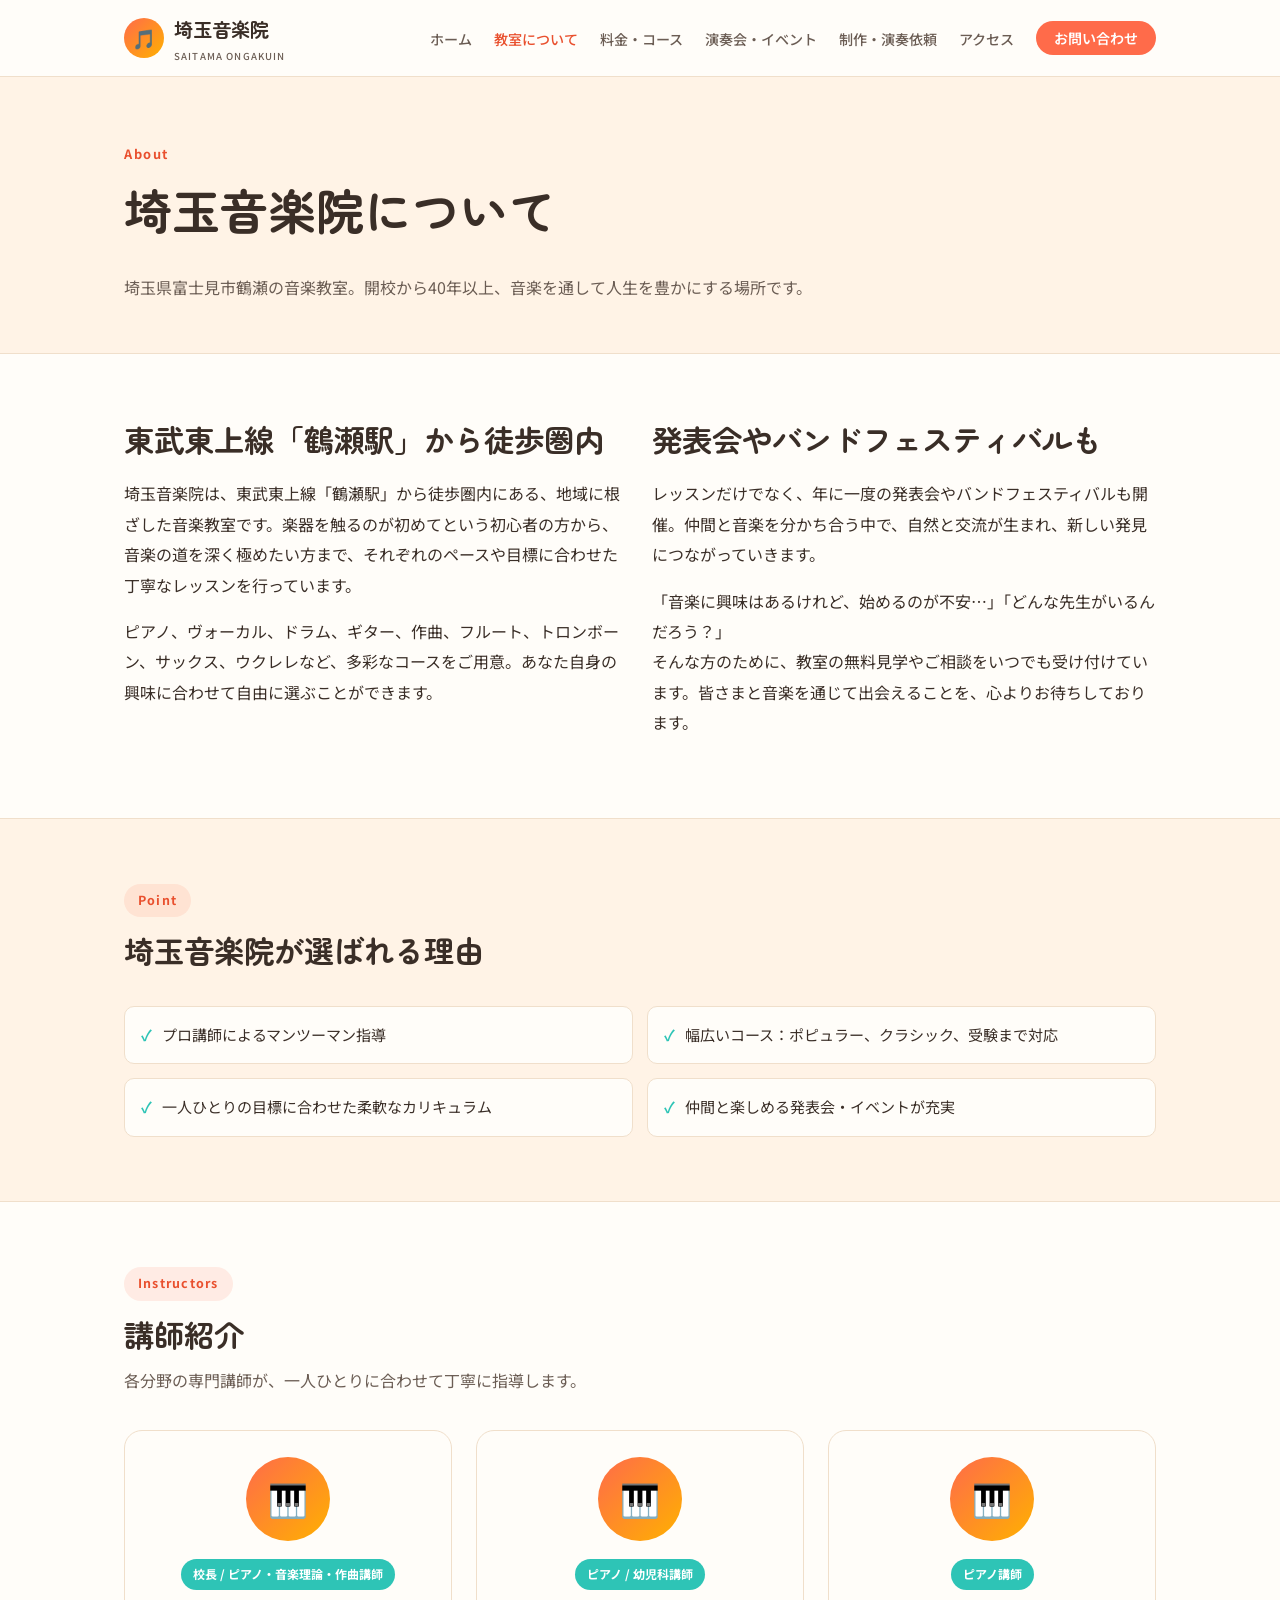
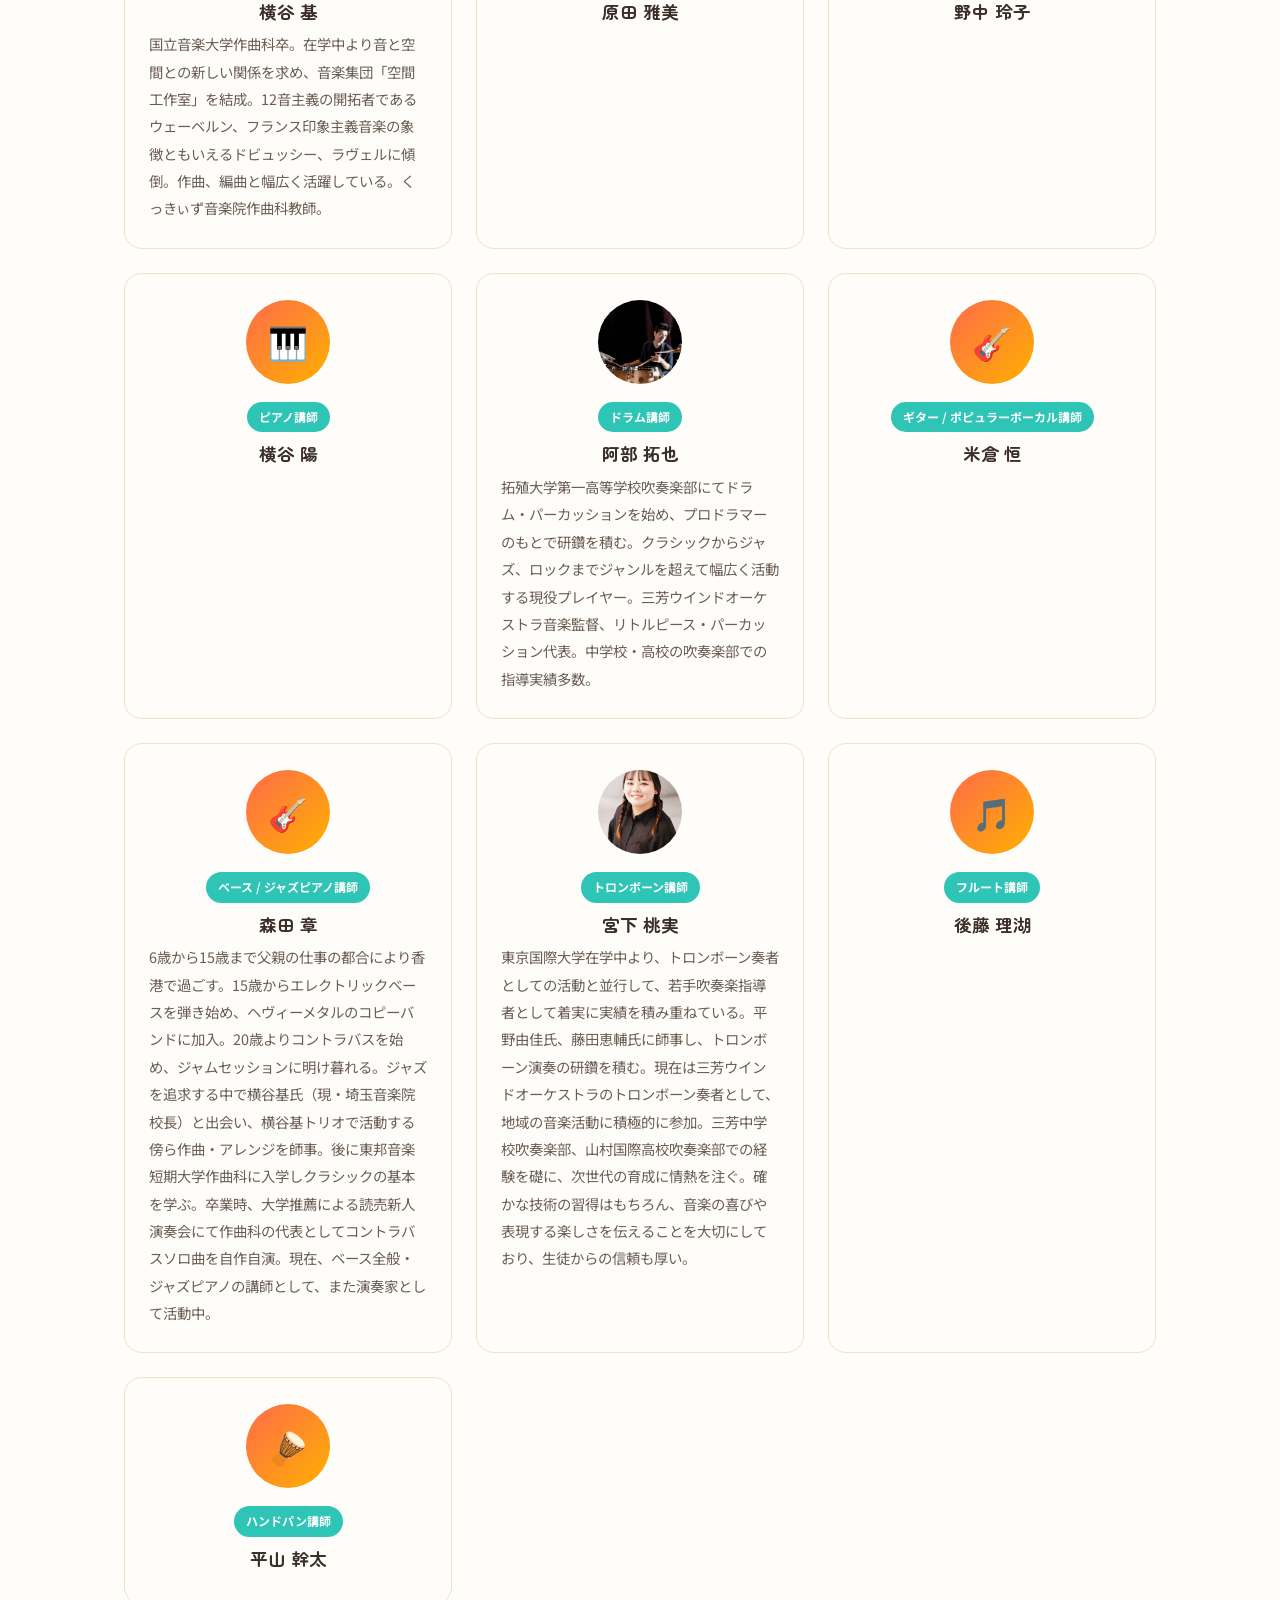
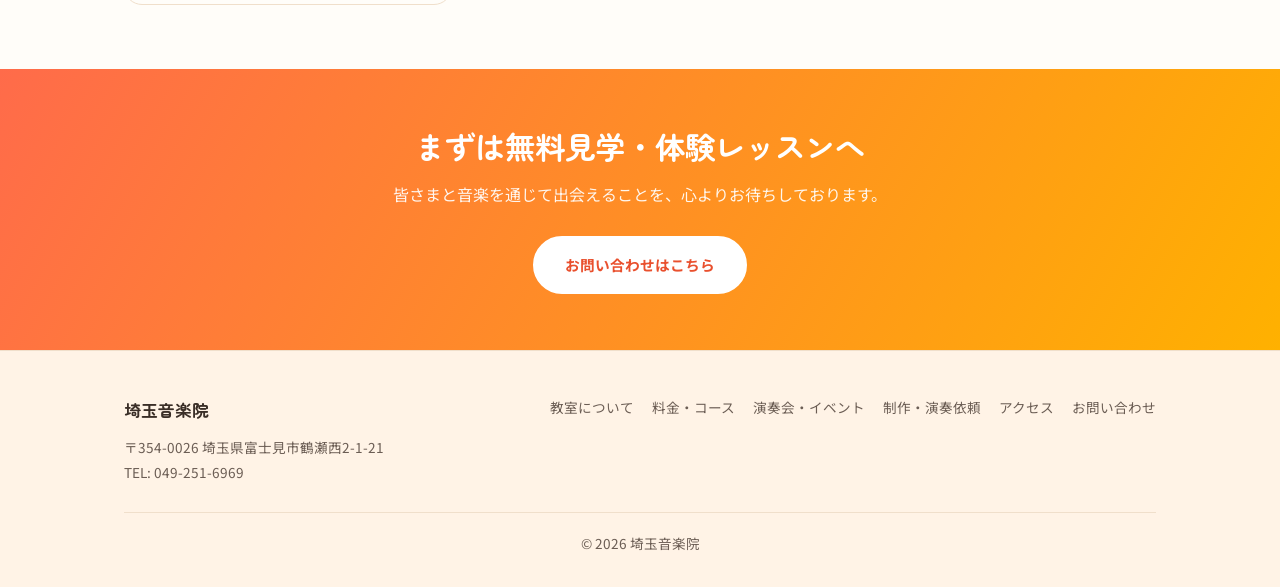
==== about.html @ 762d47e3 "Add photo for 宮下桃実 Co-Authored-By: Claude Sonnet 5 <noreply@anthropic.com>" ====
<!DOCTYPE html>
<html lang="ja">
<head>
<meta charset="UTF-8">
<meta name="viewport" content="width=device-width, initial-scale=1.0">
<title>教室について | 埼玉音楽院</title>
<meta name="description" content="埼玉県富士見市鶴瀬の音楽教室、埼玉音楽院について。開校40年以上、地域に根ざした音楽教室です。">
<link rel="preconnect" href="https://fonts.googleapis.com">
<link rel="preconnect" href="https://fonts.gstatic.com" crossorigin>
<link href="https://fonts.googleapis.com/css2?family=Noto+Sans+JP:wght@400;500;600;700&family=Zen+Maru+Gothic:wght@500;700;900&display=swap" rel="stylesheet">
<link rel="stylesheet" href="styles.css">
</head>
<body>

<header class="site-header">
  <div class="container">
    <a href="index.html" class="brand">
      <span class="mark">🎵</span>
      <span>埼玉音楽院<span class="sub">SAITAMA ONGAKUIN</span></span>
    </a>
    <button class="nav-toggle" aria-label="メニュー"><span></span></button>
    <nav class="main-nav">
      <ul>
        <li><a href="index.html">ホーム</a></li>
        <li><a href="about.html" class="active">教室について</a></li>
        <li><a href="courses.html">料金・コース</a></li>
        <li><a href="events.html">演奏会・イベント</a></li>
        <li><a href="commission.html">制作・演奏依頼</a></li>
        <li><a href="access.html">アクセス</a></li>
        <li><a href="contact.html" class="cta">お問い合わせ</a></li>
      </ul>
    </nav>
  </div>
</header>

<div class="page-hero">
  <div class="container">
    <span class="eyebrow">About</span>
    <h1>埼玉音楽院について</h1>
    <p class="lead">埼玉県富士見市鶴瀬の音楽教室。開校から40年以上、音楽を通して人生を豊かにする場所です。</p>
  </div>
</div>

<section>
  <div class="container">
    <div class="grid grid-2" style="align-items:start;">
      <div>
        <h2>東武東上線「鶴瀬駅」から徒歩圏内</h2>
        <p>埼玉音楽院は、東武東上線「鶴瀬駅」から徒歩圏内にある、地域に根ざした音楽教室です。楽器を触るのが初めてという初心者の方から、音楽の道を深く極めたい方まで、それぞれのペースや目標に合わせた丁寧なレッスンを行っています。</p>
        <p>ピアノ、ヴォーカル、ドラム、ギター、作曲、フルート、トロンボーン、サックス、ウクレレなど、多彩なコースをご用意。あなた自身の興味に合わせて自由に選ぶことができます。</p>
      </div>
      <div>
        <h2>発表会やバンドフェスティバルも</h2>
        <p>レッスンだけでなく、年に一度の発表会やバンドフェスティバルも開催。仲間と音楽を分かち合う中で、自然と交流が生まれ、新しい発見につながっていきます。</p>
        <p>「音楽に興味はあるけれど、始めるのが不安…」「どんな先生がいるんだろう？」<br>そんな方のために、教室の無料見学やご相談をいつでも受け付けています。皆さまと音楽を通じて出会えることを、心よりお待ちしております。</p>
      </div>
    </div>
  </div>
</section>

<section class="alt">
  <div class="container">
    <div class="section-title">
      <span class="tag">Point</span>
      <h2>埼玉音楽院が選ばれる理由</h2>
    </div>
    <ul class="feature-list">
      <li><span class="check">✓</span>プロ講師によるマンツーマン指導</li>
      <li><span class="check">✓</span>幅広いコース：ポピュラー、クラシック、受験まで対応</li>
      <li><span class="check">✓</span>一人ひとりの目標に合わせた柔軟なカリキュラム</li>
      <li><span class="check">✓</span>仲間と楽しめる発表会・イベントが充実</li>
    </ul>
  </div>
</section>

<section>
  <div class="container">
    <div class="section-title">
      <span class="tag">Instructors</span>
      <h2>講師紹介</h2>
      <p class="desc">各分野の専門講師が、一人ひとりに合わせて丁寧に指導します。</p>
    </div>
    <div class="instructor-grid">
      <div class="instructor-card">
        <div class="avatar">🎹</div>
        <span class="role">校長 / ピアノ・音楽理論・作曲講師</span>
        <h3>横谷 基</h3>
        <p>国立音楽大学作曲科卒。在学中より音と空間との新しい関係を求め、音楽集団「空間工作室」を結成。12音主義の開拓者であるウェーベルン、フランス印象主義音楽の象徴ともいえるドビュッシー、ラヴェルに傾倒。作曲、編曲と幅広く活躍している。くっきぃず音楽院作曲科教師。</p>
      </div>
      <div class="instructor-card">
        <div class="avatar">🎹</div>
        <span class="role">ピアノ / 幼児科講師</span>
        <h3>原田 雅美</h3>
      </div>
      <div class="instructor-card">
        <div class="avatar">🎹</div>
        <span class="role">ピアノ講師</span>
        <h3>野中 玲子</h3>
      </div>
      <div class="instructor-card">
        <div class="avatar">🎹</div>
        <span class="role">ピアノ講師</span>
        <h3>横谷 陽</h3>
      </div>
      <div class="instructor-card">
        <div class="avatar"><img src="images/abe-takuya.jpg" alt="阿部拓也"></div>
        <span class="role">ドラム講師</span>
        <h3>阿部 拓也</h3>
        <p>拓殖大学第一高等学校吹奏楽部にてドラム・パーカッションを始め、プロドラマーのもとで研鑽を積む。クラシックからジャズ、ロックまでジャンルを超えて幅広く活動する現役プレイヤー。三芳ウインドオーケストラ音楽監督、リトルピース・パーカッション代表。中学校・高校の吹奏楽部での指導実績多数。</p>
      </div>
      <div class="instructor-card">
        <div class="avatar">🎸</div>
        <span class="role">ギター / ポピュラーボーカル講師</span>
        <h3>米倉 恒</h3>
      </div>
      <div class="instructor-card">
        <div class="avatar">🎸</div>
        <span class="role">ベース / ジャズピアノ講師</span>
        <h3>森田 章</h3>
        <p>6歳から15歳まで父親の仕事の都合により香港で過ごす。15歳からエレクトリックベースを弾き始め、ヘヴィーメタルのコピーバンドに加入。20歳よりコントラバスを始め、ジャムセッションに明け暮れる。ジャズを追求する中で横谷基氏（現・埼玉音楽院校長）と出会い、横谷基トリオで活動する傍ら作曲・アレンジを師事。後に東邦音楽短期大学作曲科に入学しクラシックの基本を学ぶ。卒業時、大学推薦による読売新人演奏会にて作曲科の代表としてコントラバスソロ曲を自作自演。現在、ベース全般・ジャズピアノの講師として、また演奏家として活動中。</p>
      </div>
      <div class="instructor-card">
        <div class="avatar"><img src="images/miyashita-momomi.jpg" alt="宮下桃実"></div>
        <span class="role">トロンボーン講師</span>
        <h3>宮下 桃実</h3>
        <p>東京国際大学在学中より、トロンボーン奏者としての活動と並行して、若手吹奏楽指導者として着実に実績を積み重ねている。平野由佳氏、藤田恵輔氏に師事し、トロンボーン演奏の研鑽を積む。現在は三芳ウインドオーケストラのトロンボーン奏者として、地域の音楽活動に積極的に参加。三芳中学校吹奏楽部、山村国際高校吹奏楽部での経験を礎に、次世代の育成に情熱を注ぐ。確かな技術の習得はもちろん、音楽の喜びや表現する楽しさを伝えることを大切にしており、生徒からの信頼も厚い。</p>
      </div>
      <div class="instructor-card">
        <div class="avatar">🎵</div>
        <span class="role">フルート講師</span>
        <h3>後藤 理湖</h3>
      </div>
      <div class="instructor-card">
        <div class="avatar">🪘</div>
        <span class="role">ハンドパン講師</span>
        <h3>平山 幹太</h3>
      </div>
    </div>
  </div>
</section>

<div class="cta-band">
  <div class="container">
    <h2>まずは無料見学・体験レッスンへ</h2>
    <p>皆さまと音楽を通じて出会えることを、心よりお待ちしております。</p>
    <a href="contact.html" class="btn solid">お問い合わせはこちら</a>
  </div>
</div>

<footer class="site-footer">
  <div class="container">
    <div class="foot-grid">
      <div>
        <div class="foot-brand">埼玉音楽院</div>
        <div>〒354-0026 埼玉県富士見市鶴瀬西2-1-21</div>
        <div>TEL: <a href="tel:0492516969">049-251-6969</a></div>
      </div>
      <nav>
        <ul>
          <li><a href="about.html">教室について</a></li>
          <li><a href="courses.html">料金・コース</a></li>
          <li><a href="events.html">演奏会・イベント</a></li>
          <li><a href="commission.html">制作・演奏依頼</a></li>
          <li><a href="access.html">アクセス</a></li>
          <li><a href="contact.html">お問い合わせ</a></li>
        </ul>
      </nav>
    </div>
    <div class="copyright">&copy; 2026 埼玉音楽院</div>
  </div>
</footer>

<script src="script.js"></script>
</body>
</html>
---- styles.css ----
/* ===== 埼玉音楽院 — shared styles ===== */

:root {
  --accent: #ff6b4a;
  --accent-dark: #e9502e;
  --accent-2: #ffb100;
  --accent-teal: #2ec4b6;
  --ink: #3a2e27;
  --ink-soft: #6b5d54;
  --paper: #fffdf9;
  --paper-soft: #fff3e6;
  --line: #f0dfcb;
  --max-width: 1080px;
  --radius: 18px;
  --radius-sm: 10px;
  --shadow: 0 14px 34px rgba(58, 46, 39, 0.1);
}

* {
  box-sizing: border-box;
}

html {
  scroll-behavior: smooth;
}

body {
  margin: 0;
  background: var(--paper);
  color: var(--ink);
  font-family: "Noto Sans JP", "Hiragino Sans", "Yu Gothic", sans-serif;
  line-height: 1.9;
  -webkit-font-smoothing: antialiased;
}

img {
  max-width: 100%;
  display: block;
}

a {
  color: var(--accent-dark);
  text-decoration: none;
}

a:hover {
  text-decoration: underline;
}

h1, h2, h3 {
  font-family: "Zen Maru Gothic", "Noto Sans JP", sans-serif;
  font-weight: 700;
  line-height: 1.4;
  margin: 0 0 0.6em;
  color: var(--ink);
}

h1 { font-size: clamp(2rem, 5vw, 3rem); }
h2 { font-size: clamp(1.4rem, 3.2vw, 1.9rem); }
h3 { font-size: 1.1rem; }

p { margin: 0 0 1em; }

.container {
  max-width: var(--max-width);
  margin: 0 auto;
  padding: 0 24px;
}

/* ---------- Header / Nav ---------- */

.site-header {
  position: sticky;
  top: 0;
  z-index: 50;
  background: rgba(255, 253, 249, 0.94);
  backdrop-filter: blur(6px);
  border-bottom: 1px solid var(--line);
}

.site-header .container {
  display: flex;
  align-items: center;
  justify-content: space-between;
  min-height: 76px;
  padding-top: 10px;
  padding-bottom: 10px;
  gap: 16px;
}

.brand {
  display: flex;
  align-items: center;
  gap: 10px;
  font-family: "Zen Maru Gothic", sans-serif;
  font-size: 1.2rem;
  color: var(--ink);
  font-weight: 700;
  flex-shrink: 0;
}

.brand .mark {
  display: inline-flex;
  align-items: center;
  justify-content: center;
  width: 40px;
  height: 40px;
  border-radius: 50%;
  background: linear-gradient(135deg, var(--accent), var(--accent-2));
  font-size: 1.2rem;
  flex-shrink: 0;
}

.brand .sub {
  display: block;
  font-size: 0.6rem;
  letter-spacing: 0.12em;
  font-weight: 500;
  color: var(--ink-soft);
  font-family: "Noto Sans JP", sans-serif;
}

.nav-toggle {
  display: none;
  background: none;
  border: none;
  cursor: pointer;
  padding: 8px;
}

.nav-toggle span,
.nav-toggle::before,
.nav-toggle::after {
  content: "";
  display: block;
  width: 24px;
  height: 2px;
  background: var(--ink);
  margin: 5px 0;
  transition: transform 0.2s ease, opacity 0.2s ease;
}

nav.main-nav ul {
  display: flex;
  align-items: center;
  gap: 22px;
  list-style: none;
  margin: 0;
  padding: 0;
  flex-wrap: wrap;
}

nav.main-nav a {
  color: var(--ink-soft);
  font-size: 0.88rem;
  font-weight: 500;
  text-decoration: none;
  line-height: 1.2;
}

nav.main-nav a:hover,
nav.main-nav a.active {
  color: var(--accent-dark);
}

nav.main-nav a.cta {
  display: inline-block;
  padding: 9px 18px;
  border-radius: 999px;
  background: var(--accent);
  color: #fff;
  font-weight: 600;
}

nav.main-nav a.cta:hover {
  background: var(--accent-dark);
  text-decoration: none;
}

@media (max-width: 860px) {
  .nav-toggle { display: block; }
  nav.main-nav {
    position: fixed;
    inset: 76px 0 auto 0;
    background: var(--paper);
    border-bottom: 1px solid var(--line);
    transform: translateY(-8px);
    opacity: 0;
    pointer-events: none;
    transition: opacity 0.2s ease, transform 0.2s ease;
    max-height: calc(100vh - 76px);
    overflow-y: auto;
  }
  nav.main-nav.open {
    opacity: 1;
    transform: translateY(0);
    pointer-events: auto;
  }
  nav.main-nav ul {
    flex-direction: column;
    align-items: flex-start;
    gap: 0;
    padding: 8px 24px 24px;
  }
  nav.main-nav a {
    display: block;
    width: 100%;
    padding: 13px 0;
    border-bottom: 1px solid var(--line);
  }
  nav.main-nav a.cta {
    margin-top: 14px;
    text-align: center;
  }
}

/* ---------- Hero ---------- */

.hero {
  position: relative;
  overflow: hidden;
  background: linear-gradient(160deg, #fff3e6 0%, #ffe4cf 55%, #ffd9c2 100%);
  padding: 76px 0 88px;
}

.hero-notes {
  position: absolute;
  inset: 0;
  pointer-events: none;
  font-size: 2.4rem;
  opacity: 0.25;
}

.hero-notes span {
  position: absolute;
}

.hero .container {
  position: relative;
  text-align: center;
  max-width: 760px;
}

.hero .eyebrow {
  display: inline-block;
  font-size: 0.8rem;
  letter-spacing: 0.14em;
  font-weight: 700;
  color: var(--accent-dark);
  background: rgba(255, 255, 255, 0.7);
  padding: 7px 18px;
  border-radius: 999px;
  margin-bottom: 20px;
}

.hero h1 {
  font-size: clamp(2rem, 6vw, 3.2rem);
  margin-bottom: 18px;
}

.hero h1 .accent {
  color: var(--accent-dark);
}

.hero p.lead {
  color: var(--ink-soft);
  font-size: 1.05rem;
  max-width: 46em;
  margin: 0 auto 32px;
}

.hero-ctas {
  display: flex;
  justify-content: center;
  gap: 16px;
  flex-wrap: wrap;
}

.page-hero {
  padding: 60px 0 34px;
  border-bottom: 1px solid var(--line);
  background: var(--paper-soft);
}

.page-hero .eyebrow {
  display: inline-block;
  font-size: 0.8rem;
  letter-spacing: 0.12em;
  font-weight: 700;
  color: var(--accent-dark);
  margin-bottom: 10px;
}

.page-hero p.lead {
  color: var(--ink-soft);
  max-width: 46em;
}

/* ---------- Sections ---------- */

section {
  padding: 64px 0;
}

section.alt {
  background: var(--paper-soft);
}

section + section {
  border-top: 1px solid var(--line);
}

.section-title {
  margin-bottom: 34px;
}

.section-title .tag {
  display: inline-block;
  font-size: 0.78rem;
  font-weight: 700;
  letter-spacing: 0.1em;
  color: var(--accent-dark);
  background: rgba(255, 107, 74, 0.12);
  padding: 5px 14px;
  border-radius: 999px;
  margin-bottom: 12px;
}

.section-title h2 { margin: 0; }

.section-title p.desc {
  color: var(--ink-soft);
  margin-top: 10px;
  max-width: 46em;
}

/* ---------- Cards / grids ---------- */

.grid {
  display: grid;
  gap: 24px;
}

.grid-2 { grid-template-columns: repeat(2, 1fr); }
.grid-3 { grid-template-columns: repeat(3, 1fr); }
.grid-4 { grid-template-columns: repeat(4, 1fr); }

@media (max-width: 760px) {
  .grid-2, .grid-3, .grid-4 { grid-template-columns: 1fr; }
}

.card {
  background: var(--paper);
  border: 1px solid var(--line);
  border-radius: var(--radius);
  overflow: hidden;
  transition: transform 0.15s ease, box-shadow 0.15s ease;
}

.card:hover {
  transform: translateY(-3px);
  box-shadow: var(--shadow);
}

.card .card-body { padding: 24px 22px; }

.card .icon {
  font-size: 1.8rem;
  display: inline-flex;
  align-items: center;
  justify-content: center;
  width: 52px;
  height: 52px;
  border-radius: 50%;
  background: var(--paper-soft);
  margin-bottom: 14px;
}

.card .card-body h3 { margin-bottom: 8px; }

.card .card-body p { color: var(--ink-soft); font-size: 0.94rem; margin-bottom: 0; }

/* ---------- Buttons ---------- */

.btn {
  display: inline-block;
  padding: 13px 30px;
  border: 2px solid var(--accent);
  color: var(--accent-dark);
  border-radius: 999px;
  font-size: 0.92rem;
  font-weight: 700;
  text-decoration: none;
  transition: background 0.15s ease, color 0.15s ease, transform 0.15s ease;
}

.btn:hover {
  background: var(--accent);
  color: #fff;
  text-decoration: none;
  transform: translateY(-2px);
}

.btn.solid {
  background: var(--accent);
  border-color: var(--accent);
  color: #fff;
}

.btn.solid:hover {
  background: var(--accent-dark);
  border-color: var(--accent-dark);
}

.btn.ghost {
  border-color: var(--line);
  color: var(--ink);
  background: var(--paper);
}

.btn.ghost:hover {
  border-color: var(--accent);
  color: var(--accent-dark);
  background: var(--paper);
}

/* ---------- Feature list ---------- */

.feature-list {
  list-style: none;
  margin: 0;
  padding: 0;
  display: grid;
  grid-template-columns: repeat(2, 1fr);
  gap: 14px;
}

@media (max-width: 620px) {
  .feature-list { grid-template-columns: 1fr; }
}

.feature-list li {
  display: flex;
  align-items: flex-start;
  gap: 10px;
  background: var(--paper);
  border: 1px solid var(--line);
  border-radius: var(--radius-sm);
  padding: 14px 16px;
  font-size: 0.94rem;
}

.feature-list li .check {
  color: var(--accent-teal);
  font-weight: 700;
  flex-shrink: 0;
}

/* ---------- Pricing ---------- */

.pricing-cards {
  display: grid;
  grid-template-columns: repeat(2, 1fr);
  gap: 26px;
}

@media (max-width: 760px) {
  .pricing-cards { grid-template-columns: 1fr; }
}

.pricing-card {
  padding: 30px 28px;
  background: var(--paper);
  border: 1px solid var(--line);
  border-radius: var(--radius);
  box-shadow: var(--shadow);
}

.pricing-card .badge {
  display: inline-block;
  font-size: 0.72rem;
  font-weight: 700;
  letter-spacing: 0.06em;
  color: #fff;
  background: var(--accent-teal);
  padding: 4px 12px;
  border-radius: 999px;
  margin-bottom: 12px;
}

.pricing-name {
  color: var(--accent-dark);
  margin-bottom: 4px;
}

.pricing-desc {
  color: var(--ink-soft);
  font-size: 0.88rem;
  margin-bottom: 18px;
}

.pricing-amount {
  font-family: "Zen Maru Gothic", sans-serif;
  font-size: 1.7rem;
  font-weight: 700;
  color: var(--ink);
  margin-bottom: 18px;
}

.pricing-amount .from {
  font-size: 0.95rem;
  font-weight: 500;
  color: var(--ink-soft);
}

.pricing-list {
  list-style: none;
  margin: 0;
  padding: 0;
}

.pricing-list li {
  padding: 12px 0;
  border-bottom: 1px solid var(--line);
  font-size: 0.92rem;
  color: var(--ink-soft);
  display: flex;
  justify-content: space-between;
  gap: 12px;
}

.pricing-list li:last-child {
  border-bottom: none;
}

.pricing-list li .name { color: var(--ink); }
.pricing-list li .price { font-weight: 700; color: var(--accent-dark); white-space: nowrap; }

.pricing-note {
  margin-top: 20px;
  font-size: 0.86rem;
  color: var(--ink-soft);
  background: var(--paper-soft);
  border-radius: var(--radius-sm);
  padding: 14px 16px;
}

/* ---------- Instrument list ---------- */

.instrument-grid {
  display: grid;
  grid-template-columns: repeat(4, 1fr);
  gap: 14px;
}

@media (max-width: 760px) {
  .instrument-grid { grid-template-columns: repeat(2, 1fr); }
}

.instrument-chip {
  display: flex;
  align-items: center;
  gap: 10px;
  background: var(--paper);
  border: 1px solid var(--line);
  border-radius: var(--radius-sm);
  padding: 14px 16px;
  font-size: 0.9rem;
  font-weight: 500;
}

.instrument-chip .emoji { font-size: 1.3rem; }

/* ---------- Event ---------- */

.event-card {
  display: grid;
  grid-template-columns: 180px 1fr;
  gap: 28px;
  background: var(--paper);
  border: 1px solid var(--line);
  border-radius: var(--radius);
  padding: 30px;
  box-shadow: var(--shadow);
}

@media (max-width: 620px) {
  .event-card { grid-template-columns: 1fr; }
}

.event-card .date-block {
  text-align: center;
  background: var(--paper-soft);
  border-radius: var(--radius-sm);
  padding: 18px 10px;
}

.event-card .date-block .y {
  font-size: 0.8rem;
  color: var(--ink-soft);
}

.event-card .date-block .md {
  font-family: "Zen Maru Gothic", sans-serif;
  font-size: 1.8rem;
  font-weight: 700;
  color: var(--accent-dark);
  line-height: 1.2;
}

.event-card h3 { margin-bottom: 10px; }

.event-card .details div {
  margin-bottom: 6px;
  color: var(--ink-soft);
  font-size: 0.94rem;
}

.event-card .details strong { color: var(--ink); }

.event-card .flyer-wrap {
  grid-column: 1 / -1;
  margin-top: 22px;
}

.event-card .flyer {
  max-width: 320px;
  border-radius: var(--radius-sm);
  border: 1px solid var(--line);
  box-shadow: var(--shadow);
}

.event-card + .event-card {
  margin-top: 28px;
}

.events-list {
  display: flex;
  flex-direction: column;
  gap: 28px;
}

/* ---------- Access ---------- */

.access-table {
  width: 100%;
  border-collapse: collapse;
}

.access-table tr {
  border-bottom: 1px solid var(--line);
}

.access-table th, .access-table td {
  text-align: left;
  padding: 14px 12px 14px 0;
  vertical-align: top;
}

.access-table th {
  width: 8em;
  color: var(--ink-soft);
  font-weight: 600;
  white-space: nowrap;
}

.route-steps {
  list-style: none;
  margin: 20px 0 0;
  padding: 0;
  counter-reset: step;
}

.route-steps li {
  counter-increment: step;
  position: relative;
  padding: 4px 0 20px 40px;
  font-size: 0.94rem;
  color: var(--ink-soft);
}

.route-steps li::before {
  content: counter(step);
  position: absolute;
  left: 0;
  top: 0;
  width: 26px;
  height: 26px;
  border-radius: 50%;
  background: var(--accent);
  color: #fff;
  font-weight: 700;
  font-size: 0.82rem;
  display: flex;
  align-items: center;
  justify-content: center;
}

.route-steps li:not(:last-child)::after {
  content: "";
  position: absolute;
  left: 13px;
  top: 26px;
  bottom: 0;
  width: 2px;
  background: var(--line);
}

.map-embed {
  border: 1px solid var(--line);
  border-radius: var(--radius);
  overflow: hidden;
  box-shadow: var(--shadow);
}

.map-embed iframe {
  width: 100%;
  height: 380px;
  border: 0;
  display: block;
}

/* ---------- Contact ---------- */

.contact-cards {
  display: grid;
  grid-template-columns: repeat(2, 1fr);
  gap: 24px;
}

@media (max-width: 700px) {
  .contact-cards { grid-template-columns: 1fr; }
}

.contact-card {
  background: var(--paper);
  border: 1px solid var(--line);
  border-radius: var(--radius);
  padding: 30px 28px;
  text-align: center;
}

.contact-card .icon {
  font-size: 2rem;
  margin-bottom: 12px;
}

.contact-card .value {
  font-family: "Zen Maru Gothic", sans-serif;
  font-size: 1.4rem;
  font-weight: 700;
  color: var(--accent-dark);
  margin: 6px 0 4px;
}

.contact-card .hint {
  font-size: 0.82rem;
  color: var(--ink-soft);
}

.contact-note {
  margin-top: 28px;
  font-size: 0.88rem;
  color: var(--ink-soft);
  background: var(--paper-soft);
  border-radius: var(--radius-sm);
  padding: 16px 18px;
}

/* ---------- Instructors ---------- */

.instructor-grid {
  display: grid;
  grid-template-columns: repeat(3, 1fr);
  gap: 24px;
}

@media (max-width: 760px) {
  .instructor-grid { grid-template-columns: 1fr; }
}

.instructor-card {
  background: var(--paper);
  border: 1px solid var(--line);
  border-radius: var(--radius);
  padding: 26px 24px;
  text-align: center;
}

.instructor-card .avatar {
  width: 84px;
  height: 84px;
  margin: 0 auto 16px;
  border-radius: 50%;
  background: linear-gradient(135deg, var(--accent), var(--accent-2));
  display: flex;
  align-items: center;
  justify-content: center;
  font-size: 2rem;
  overflow: hidden;
}

.instructor-card .avatar img {
  width: 100%;
  height: 100%;
  object-fit: cover;
}

.instructor-card .role {
  display: inline-block;
  font-size: 0.75rem;
  font-weight: 700;
  color: #fff;
  background: var(--accent-teal);
  padding: 4px 12px;
  border-radius: 999px;
  margin-bottom: 10px;
}

.instructor-card h3 { margin-bottom: 6px; }

.instructor-card p {
  color: var(--ink-soft);
  font-size: 0.9rem;
  text-align: left;
  margin-bottom: 0;
}

/* ---------- CTA band ---------- */

.cta-band {
  background: linear-gradient(120deg, var(--accent) 0%, var(--accent-2) 100%);
  padding: 56px 0;
  text-align: center;
  color: #fff;
}

.cta-band h2 { color: #fff; margin-bottom: 12px; }
.cta-band p { color: rgba(255,255,255,0.92); margin-bottom: 26px; }

.cta-band .btn.solid {
  background: #fff;
  color: var(--accent-dark);
  border-color: #fff;
}

.cta-band .btn.solid:hover {
  background: var(--ink);
  color: #fff;
  border-color: var(--ink);
}

/* ---------- Footer ---------- */

footer.site-footer {
  padding: 44px 0 30px;
  color: var(--ink-soft);
  font-size: 0.85rem;
  border-top: 1px solid var(--line);
  background: var(--paper-soft);
}

footer.site-footer .foot-grid {
  display: flex;
  justify-content: space-between;
  flex-wrap: wrap;
  gap: 24px;
  margin-bottom: 26px;
}

footer.site-footer .foot-brand {
  font-family: "Zen Maru Gothic", sans-serif;
  font-weight: 700;
  color: var(--ink);
  font-size: 1.05rem;
  margin-bottom: 8px;
}

footer.site-footer nav ul {
  list-style: none;
  margin: 0;
  padding: 0;
  display: flex;
  gap: 18px;
  flex-wrap: wrap;
}

footer.site-footer a { color: var(--ink-soft); }
footer.site-footer a:hover { color: var(--accent-dark); }

footer.site-footer .copyright {
  border-top: 1px solid var(--line);
  padding-top: 18px;
  text-align: center;
}
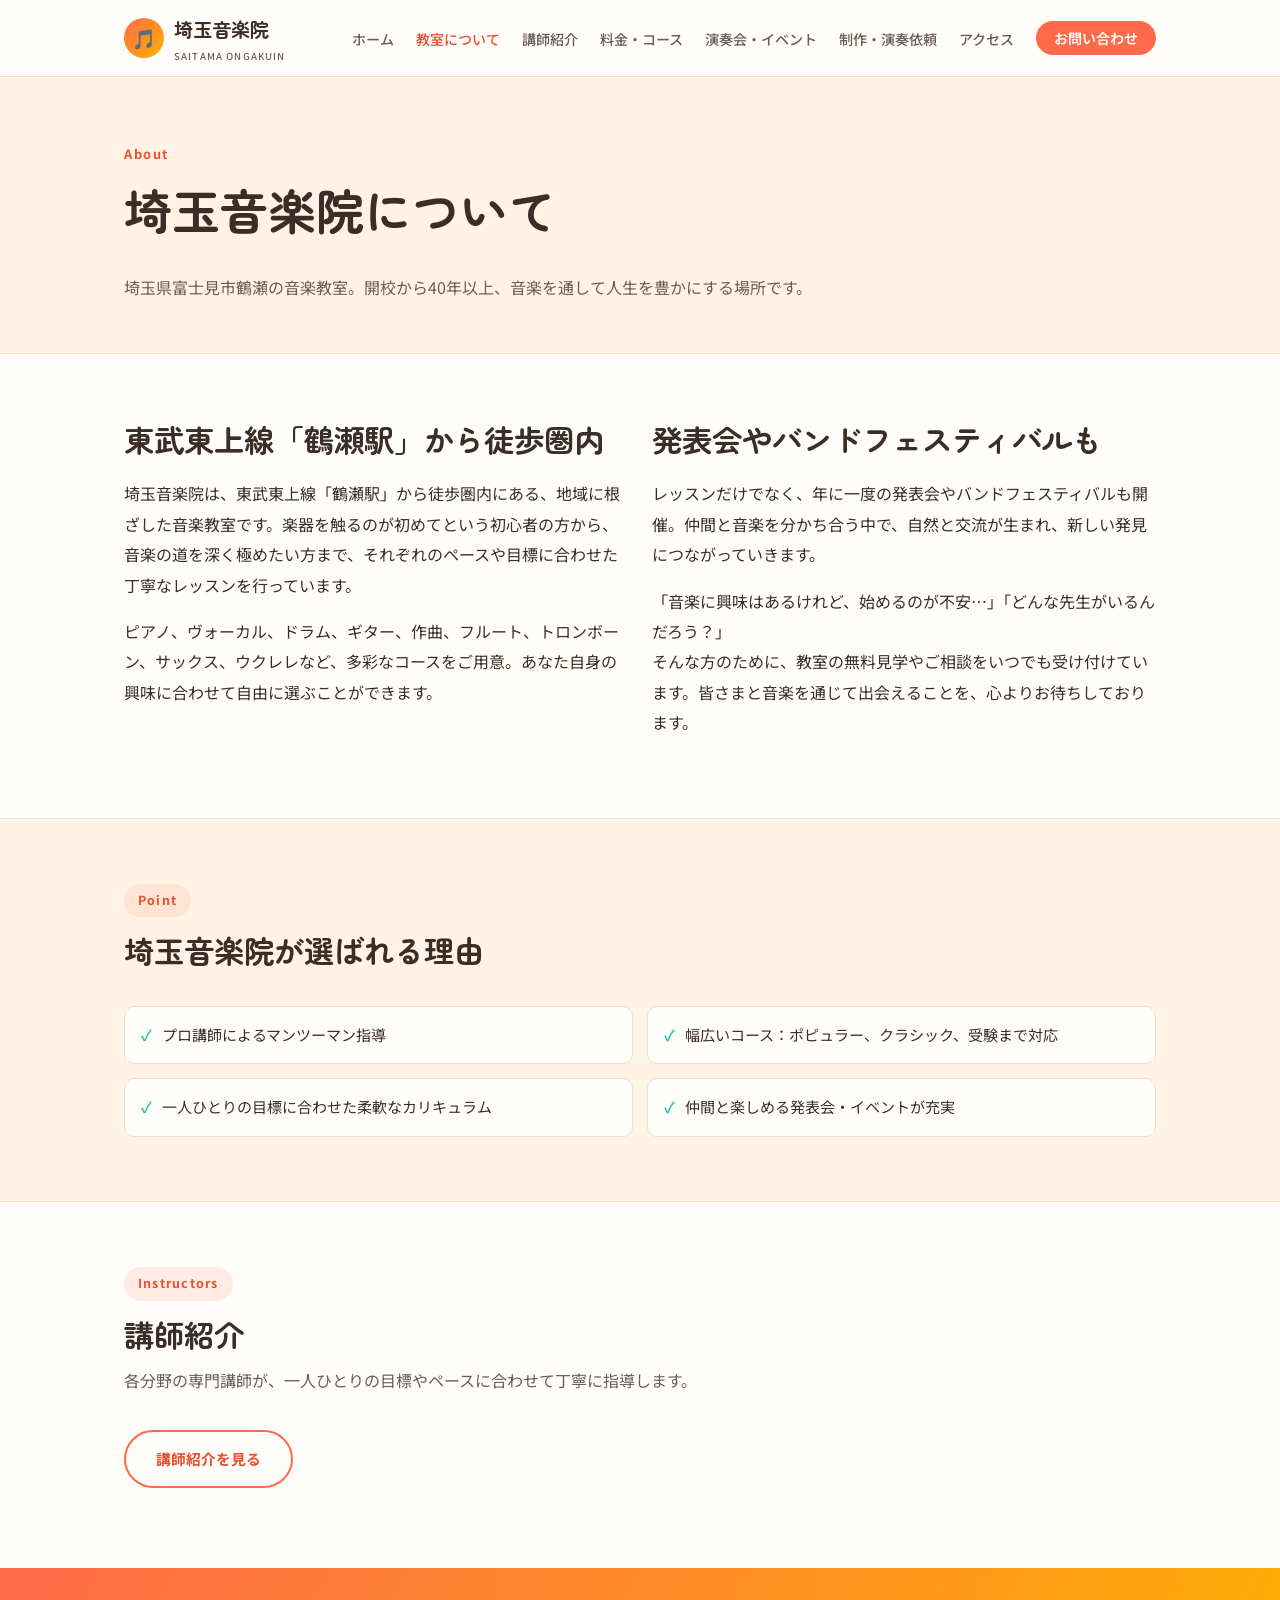
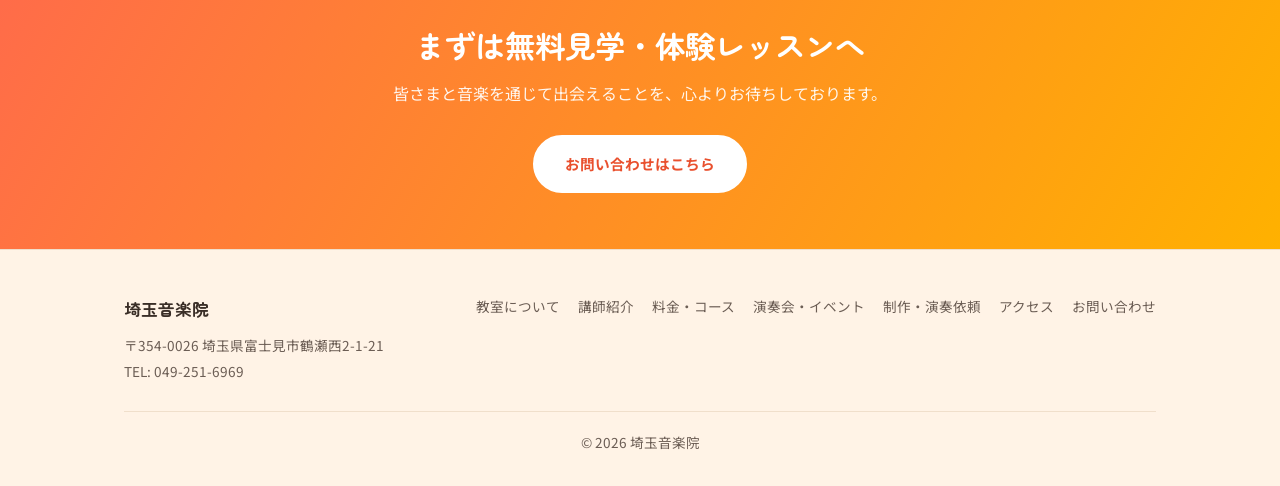
==== commit de13ba00: "Move instructor introductions to their own dedicated page Add instructors.html and link it from the " ====
--- a/about.html
+++ b/about.html
@@ -23,6 +23,7 @@
       <ul>
         <li><a href="index.html">ホーム</a></li>
         <li><a href="about.html" class="active">教室について</a></li>
+        <li><a href="instructors.html">講師紹介</a></li>
         <li><a href="courses.html">料金・コース</a></li>
         <li><a href="events.html">演奏会・イベント</a></li>
         <li><a href="commission.html">制作・演奏依頼</a></li>
@@ -78,64 +79,9 @@
     <div class="section-title">
       <span class="tag">Instructors</span>
       <h2>講師紹介</h2>
-      <p class="desc">各分野の専門講師が、一人ひとりに合わせて丁寧に指導します。</p>
+      <p class="desc">各分野の専門講師が、一人ひとりの目標やペースに合わせて丁寧に指導します。</p>
     </div>
-    <div class="instructor-grid">
-      <div class="instructor-card">
-        <div class="avatar">🎹</div>
-        <span class="role">校長 / ピアノ・音楽理論・作曲講師</span>
-        <h3>横谷 基</h3>
-        <p>国立音楽大学作曲科卒。在学中より音と空間との新しい関係を求め、音楽集団「空間工作室」を結成。12音主義の開拓者であるウェーベルン、フランス印象主義音楽の象徴ともいえるドビュッシー、ラヴェルに傾倒。作曲、編曲と幅広く活躍している。くっきぃず音楽院作曲科教師。</p>
-      </div>
-      <div class="instructor-card">
-        <div class="avatar">🎹</div>
-        <span class="role">ピアノ / 幼児科講師</span>
-        <h3>原田 雅美</h3>
-      </div>
-      <div class="instructor-card">
-        <div class="avatar">🎹</div>
-        <span class="role">ピアノ講師</span>
-        <h3>野中 玲子</h3>
-      </div>
-      <div class="instructor-card">
-        <div class="avatar">🎹</div>
-        <span class="role">ピアノ講師</span>
-        <h3>横谷 陽</h3>
-      </div>
-      <div class="instructor-card">
-        <div class="avatar"><img src="images/abe-takuya.jpg" alt="阿部拓也"></div>
-        <span class="role">ドラム講師</span>
-        <h3>阿部 拓也</h3>
-        <p>拓殖大学第一高等学校吹奏楽部にてドラム・パーカッションを始め、プロドラマーのもとで研鑽を積む。クラシックからジャズ、ロックまでジャンルを超えて幅広く活動する現役プレイヤー。三芳ウインドオーケストラ音楽監督、リトルピース・パーカッション代表。中学校・高校の吹奏楽部での指導実績多数。</p>
-      </div>
-      <div class="instructor-card">
-        <div class="avatar">🎸</div>
-        <span class="role">ギター / ポピュラーボーカル講師</span>
-        <h3>米倉 恒</h3>
-      </div>
-      <div class="instructor-card">
-        <div class="avatar">🎸</div>
-        <span class="role">ベース / ジャズピアノ講師</span>
-        <h3>森田 章</h3>
-        <p>6歳から15歳まで父親の仕事の都合により香港で過ごす。15歳からエレクトリックベースを弾き始め、ヘヴィーメタルのコピーバンドに加入。20歳よりコントラバスを始め、ジャムセッションに明け暮れる。ジャズを追求する中で横谷基氏（現・埼玉音楽院校長）と出会い、横谷基トリオで活動する傍ら作曲・アレンジを師事。後に東邦音楽短期大学作曲科に入学しクラシックの基本を学ぶ。卒業時、大学推薦による読売新人演奏会にて作曲科の代表としてコントラバスソロ曲を自作自演。現在、ベース全般・ジャズピアノの講師として、また演奏家として活動中。</p>
-      </div>
-      <div class="instructor-card">
-        <div class="avatar"><img src="images/miyashita-momomi.jpg" alt="宮下桃実"></div>
-        <span class="role">トロンボーン講師</span>
-        <h3>宮下 桃実</h3>
-        <p>東京国際大学在学中より、トロンボーン奏者としての活動と並行して、若手吹奏楽指導者として着実に実績を積み重ねている。平野由佳氏、藤田恵輔氏に師事し、トロンボーン演奏の研鑽を積む。現在は三芳ウインドオーケストラのトロンボーン奏者として、地域の音楽活動に積極的に参加。三芳中学校吹奏楽部、山村国際高校吹奏楽部での経験を礎に、次世代の育成に情熱を注ぐ。確かな技術の習得はもちろん、音楽の喜びや表現する楽しさを伝えることを大切にしており、生徒からの信頼も厚い。</p>
-      </div>
-      <div class="instructor-card">
-        <div class="avatar">🎵</div>
-        <span class="role">フルート講師</span>
-        <h3>後藤 理湖</h3>
-      </div>
-      <div class="instructor-card">
-        <div class="avatar">🪘</div>
-        <span class="role">ハンドパン講師</span>
-        <h3>平山 幹太</h3>
-      </div>
-    </div>
+    <p><a href="instructors.html" class="btn">講師紹介を見る</a></p>
   </div>
 </section>
 
@@ -158,6 +104,7 @@
       <nav>
         <ul>
           <li><a href="about.html">教室について</a></li>
+          <li><a href="instructors.html">講師紹介</a></li>
           <li><a href="courses.html">料金・コース</a></li>
           <li><a href="events.html">演奏会・イベント</a></li>
           <li><a href="commission.html">制作・演奏依頼</a></li>
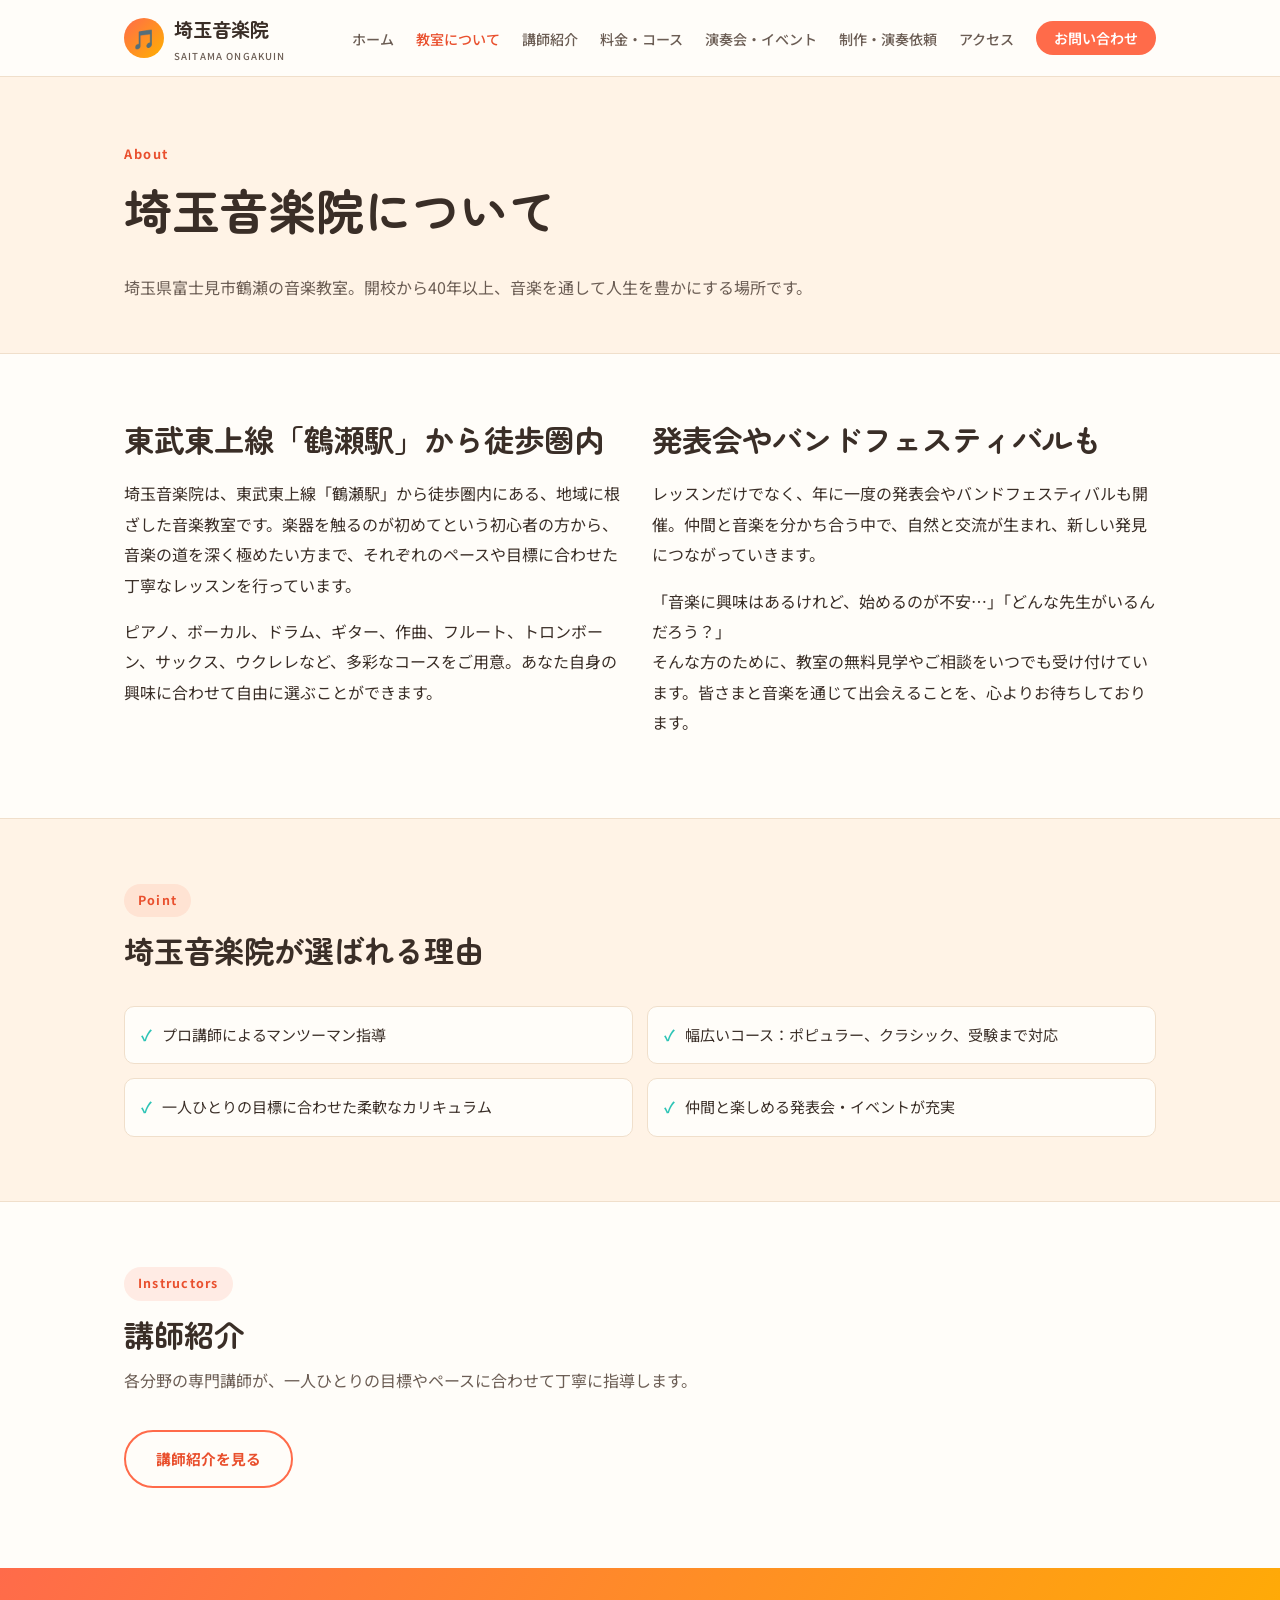
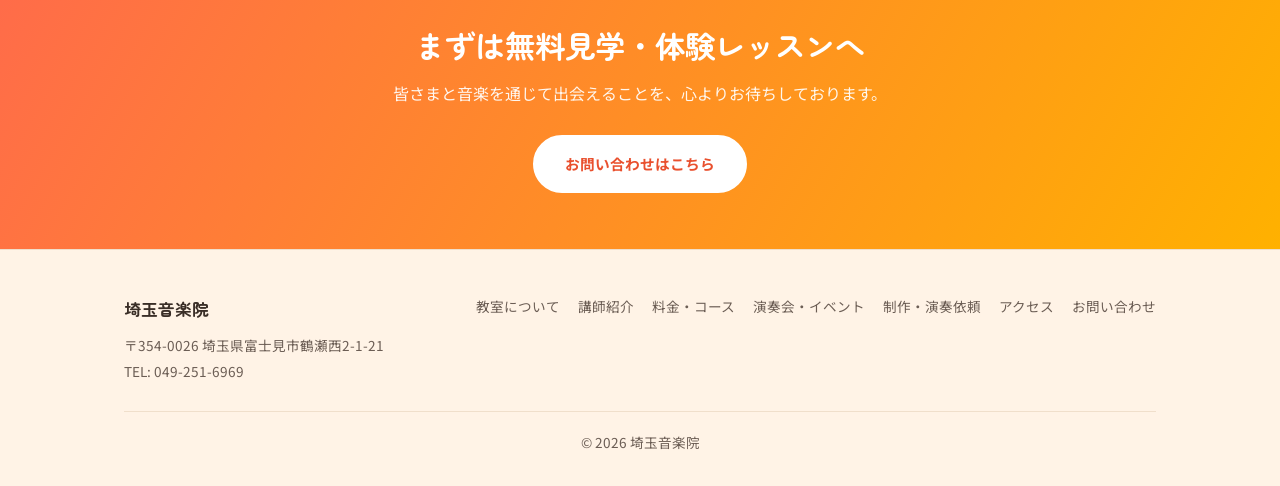
==== commit 4e44651d: "Unify ヴォーカル spelling to ボーカル site-wide Co-Authored-By: Claude Sonnet 5 <noreply@anthropic.com>" ====
--- a/about.html
+++ b/about.html
@@ -48,7 +48,7 @@
       <div>
         <h2>東武東上線「鶴瀬駅」から徒歩圏内</h2>
         <p>埼玉音楽院は、東武東上線「鶴瀬駅」から徒歩圏内にある、地域に根ざした音楽教室です。楽器を触るのが初めてという初心者の方から、音楽の道を深く極めたい方まで、それぞれのペースや目標に合わせた丁寧なレッスンを行っています。</p>
-        <p>ピアノ、ヴォーカル、ドラム、ギター、作曲、フルート、トロンボーン、サックス、ウクレレなど、多彩なコースをご用意。あなた自身の興味に合わせて自由に選ぶことができます。</p>
+        <p>ピアノ、ボーカル、ドラム、ギター、作曲、フルート、トロンボーン、サックス、ウクレレなど、多彩なコースをご用意。あなた自身の興味に合わせて自由に選ぶことができます。</p>
       </div>
       <div>
         <h2>発表会やバンドフェスティバルも</h2>
--- a/styles.css
+++ b/styles.css
@@ -571,6 +571,18 @@
 
 .instrument-chip .emoji { font-size: 1.3rem; }
 
+a.instrument-chip {
+  color: var(--ink);
+  text-decoration: none;
+  transition: border-color 0.15s ease, transform 0.15s ease;
+}
+
+a.instrument-chip:hover {
+  border-color: var(--accent);
+  transform: translateY(-2px);
+  text-decoration: none;
+}
+
 /* ---------- Event ---------- */
 
 .event-card {
@@ -785,6 +797,12 @@
   border-radius: var(--radius);
   padding: 26px 24px;
   text-align: center;
+  scroll-margin-top: 96px;
+}
+
+.instructor-card:target {
+  border-color: var(--accent);
+  box-shadow: var(--shadow);
 }
 
 .instructor-card .avatar {
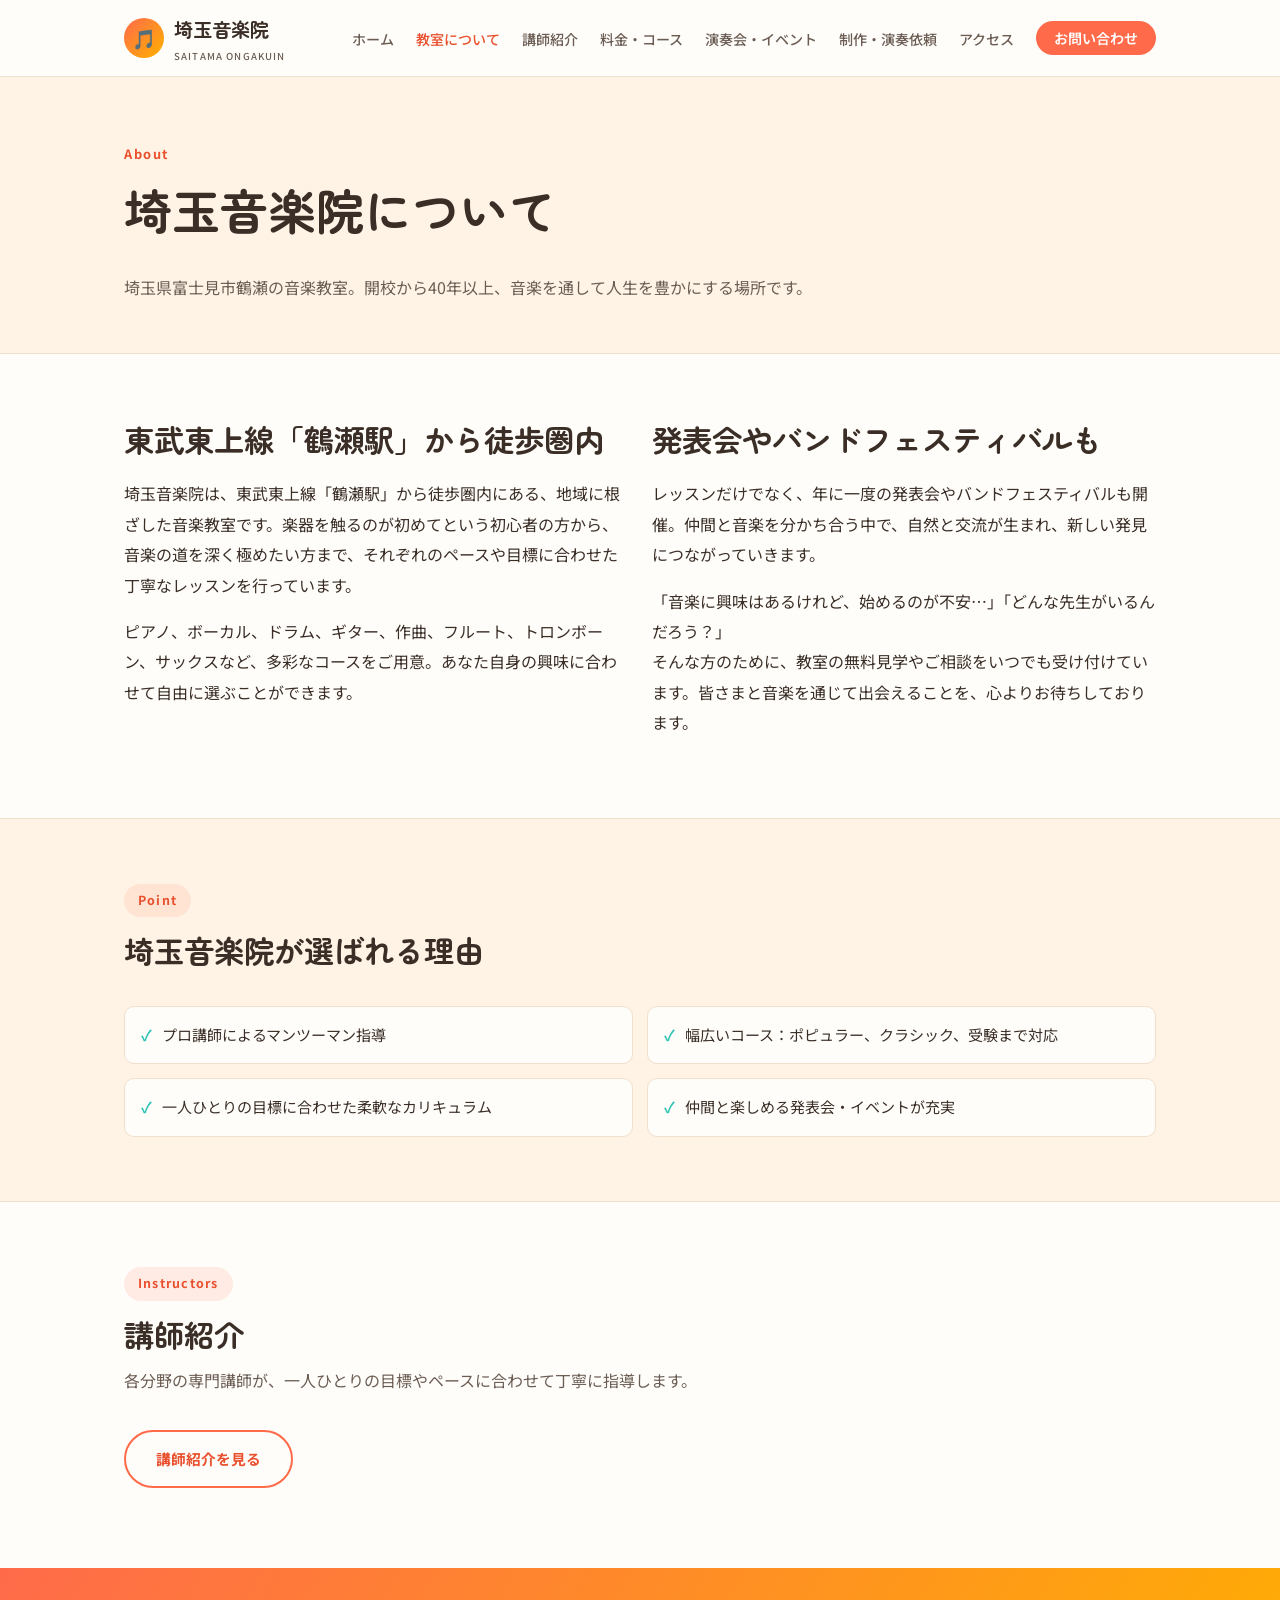
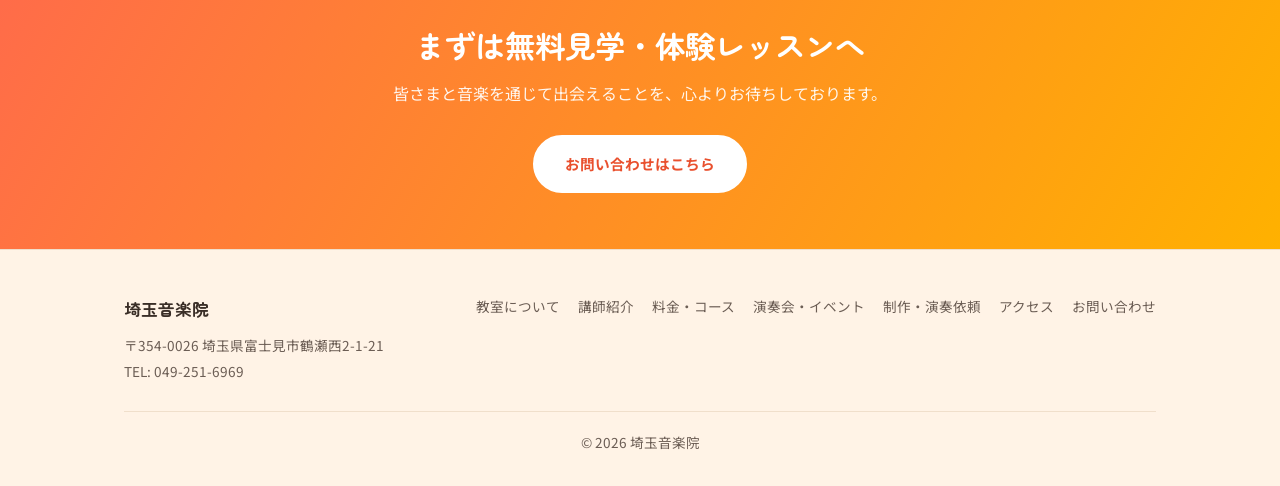
==== commit 84497097: "Remove remaining ukulele mention from about page Co-Authored-By: Claude Sonnet 5 <noreply@anthropic." ====
--- a/about.html
+++ b/about.html
@@ -48,7 +48,7 @@
       <div>
         <h2>東武東上線「鶴瀬駅」から徒歩圏内</h2>
         <p>埼玉音楽院は、東武東上線「鶴瀬駅」から徒歩圏内にある、地域に根ざした音楽教室です。楽器を触るのが初めてという初心者の方から、音楽の道を深く極めたい方まで、それぞれのペースや目標に合わせた丁寧なレッスンを行っています。</p>
-        <p>ピアノ、ボーカル、ドラム、ギター、作曲、フルート、トロンボーン、サックス、ウクレレなど、多彩なコースをご用意。あなた自身の興味に合わせて自由に選ぶことができます。</p>
+        <p>ピアノ、ボーカル、ドラム、ギター、作曲、フルート、トロンボーン、サックスなど、多彩なコースをご用意。あなた自身の興味に合わせて自由に選ぶことができます。</p>
       </div>
       <div>
         <h2>発表会やバンドフェスティバルも</h2>
--- a/styles.css
+++ b/styles.css
@@ -536,6 +536,57 @@
 .pricing-list li .name { color: var(--ink); }
 .pricing-list li .price { font-weight: 700; color: var(--accent-dark); white-space: nowrap; }
 
+.pricing-time-options {
+  display: grid;
+  grid-template-columns: repeat(3, 1fr);
+  gap: 12px;
+  margin: 24px 0;
+}
+
+.pricing-time-option {
+  background: var(--paper-soft);
+  border: 1px solid var(--line);
+  border-radius: var(--radius-sm);
+  padding: 16px 8px;
+  text-align: center;
+}
+
+.pricing-time-option .minutes {
+  display: block;
+  font-family: "Zen Maru Gothic", sans-serif;
+  font-weight: 700;
+  font-size: 1.15rem;
+  color: var(--ink);
+}
+
+.pricing-time-option .times {
+  display: block;
+  font-size: 0.8rem;
+  color: var(--ink-soft);
+  margin-top: 2px;
+}
+
+@media (max-width: 480px) {
+  .pricing-time-options { grid-template-columns: 1fr; }
+}
+
+.pricing-enrollment {
+  display: flex;
+  align-items: center;
+  justify-content: center;
+  gap: 10px;
+  flex-wrap: wrap;
+  background: rgba(46, 196, 182, 0.1);
+  border: 1px solid var(--accent-teal);
+  border-radius: var(--radius-sm);
+  padding: 14px 18px;
+  font-size: 0.94rem;
+}
+
+.pricing-enrollment .label { color: var(--ink-soft); }
+.pricing-enrollment .old { color: var(--ink-soft); }
+.pricing-enrollment .new { color: var(--accent-teal); font-weight: 700; }
+
 .pricing-note {
   margin-top: 20px;
   font-size: 0.86rem;
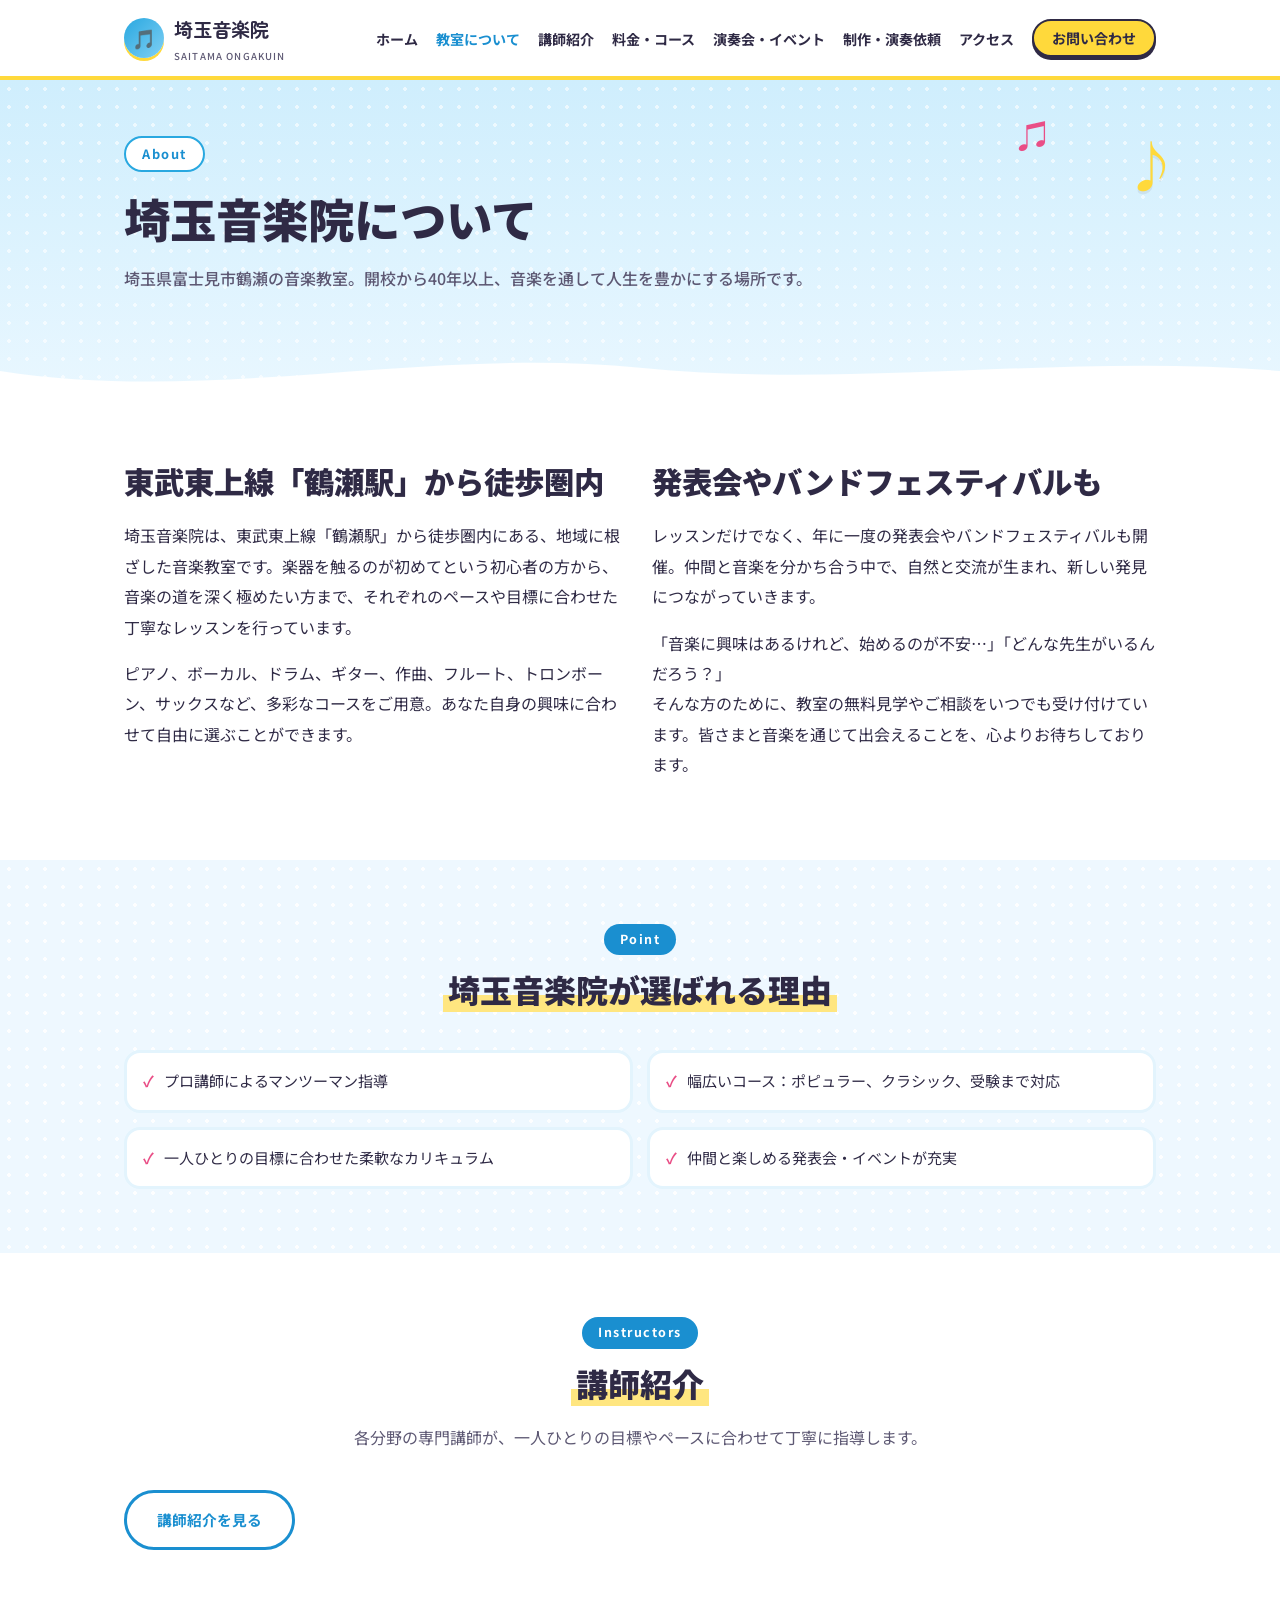
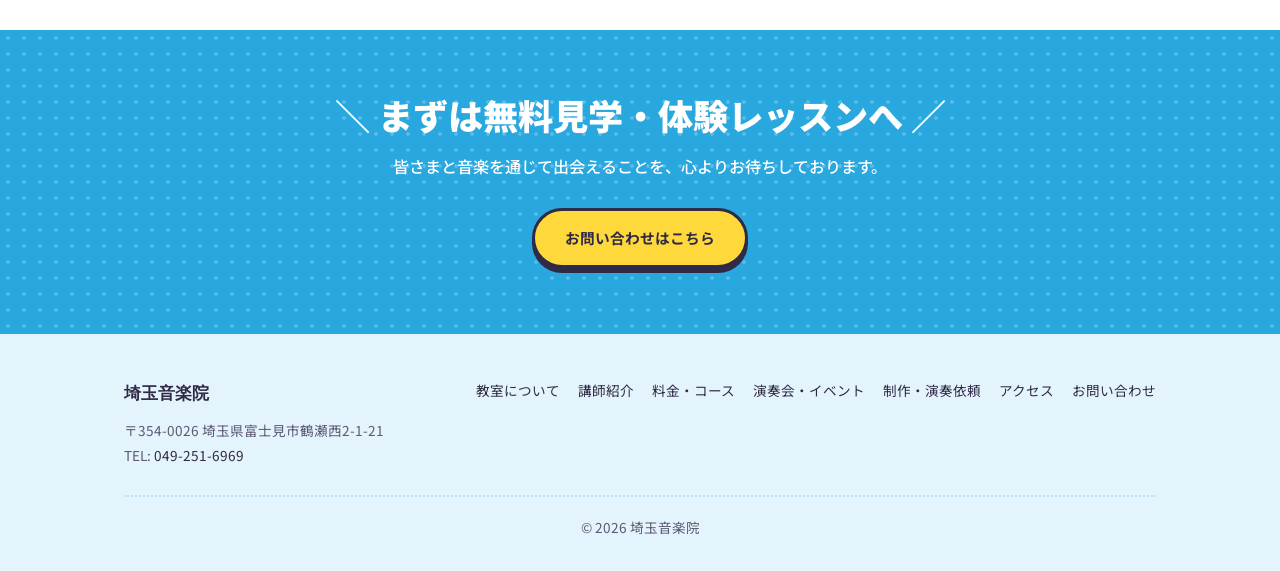
==== commit 63a2d52a: "Bright redesign: new top page (Yamaha-style layout, stock photos) and site-wide bright.css theme Co-" ====
--- a/about.html
+++ b/about.html
@@ -5,10 +5,19 @@
 <meta name="viewport" content="width=device-width, initial-scale=1.0">
 <title>教室について | 埼玉音楽院</title>
 <meta name="description" content="埼玉県富士見市鶴瀬の音楽教室、埼玉音楽院について。開校40年以上、地域に根ざした音楽教室です。">
+<link rel="canonical" href="https://saitamaongakuin.com/about.html">
+<meta property="og:type" content="website">
+<meta property="og:site_name" content="埼玉音楽院">
+<meta property="og:locale" content="ja_JP">
+<meta property="og:title" content="教室について | 埼玉音楽院">
+<meta property="og:description" content="埼玉県富士見市鶴瀬の音楽教室、埼玉音楽院について。開校40年以上、地域に根ざした音楽教室です。">
+<meta property="og:url" content="https://saitamaongakuin.com/about.html">
+<meta name="twitter:card" content="summary">
 <link rel="preconnect" href="https://fonts.googleapis.com">
 <link rel="preconnect" href="https://fonts.gstatic.com" crossorigin>
 <link href="https://fonts.googleapis.com/css2?family=Noto+Sans+JP:wght@400;500;600;700&family=Zen+Maru+Gothic:wght@500;700;900&display=swap" rel="stylesheet">
 <link rel="stylesheet" href="styles.css">
+<link rel="stylesheet" href="bright.css">
 </head>
 <body>
 
--- a/bright.css
+++ b/bright.css
@@ -0,0 +1,401 @@
+/* ===== 埼玉音楽院 明るいテーマ（2026-10） =====
+   styles.css（テーマの site.css）の上に重ねる上書き。
+   WordPress では「外観 > カスタマイズ > 追加CSS」にこのファイルの中身をそのまま入れる。 */
+
+:root {
+  --accent: #1a8fd0;
+  --accent-dark: #1572ad;
+  --accent-2: #ffd93b;
+  --accent-teal: #14a06b;
+  --ink: #2f2a45;
+  --ink-soft: #5d5873;
+  --paper: #ffffff;
+  --paper-soft: #f2f9ff;
+  --line: #d9eefb;
+  --shadow: 0 12px 30px rgba(26, 143, 208, 0.12);
+  --sky: #29a8e0;
+  --sky-pale: #e3f4fd;
+  --sun: #ffd93b;
+  --pink: #e94e86;
+  --coral: #ef5a35;
+}
+
+body { background: #fff; color: var(--ink); }
+a { color: var(--accent-dark); }
+h1, h2, h3 { color: var(--ink); }
+h1, h2 { font-weight: 900; }
+
+/* ---------- Header ---------- */
+.site-header { background: rgba(255, 255, 255, 0.96); border-bottom: 4px solid var(--sun); }
+.brand { color: var(--ink); }
+.brand .mark { background: linear-gradient(135deg, var(--sky), #7fd0f5); box-shadow: 0 3px 0 var(--sun); }
+nav.main-nav ul { gap: 18px; }
+nav.main-nav a { color: var(--ink); font-weight: 700; }
+nav.main-nav a:hover,
+nav.main-nav a.active,
+nav.main-nav li.current-menu-item > a,
+nav.main-nav li.current_page_item > a { color: var(--accent); }
+nav.main-nav a.cta,
+nav.main-nav a.cta:hover {
+  background: var(--sun);
+  color: var(--ink);
+  border: 2px solid var(--ink);
+  box-shadow: 0 3px 0 var(--ink);
+  font-weight: 700;
+}
+nav.main-nav a.cta:hover { transform: translateY(-1px); }
+@media (max-width: 860px) {
+  nav.main-nav { background: #fff; border-bottom: 4px solid var(--sun); }
+}
+
+/* ---------- Page title band（下層ページの見出し） ---------- */
+.page-hero {
+  position: relative;
+  overflow: hidden;
+  padding: 56px 0 86px;
+  border-bottom: 0;
+  background:
+    url("data:image/svg+xml,%3Csvg xmlns='http://www.w3.org/2000/svg' viewBox='0 0 1440 60' preserveAspectRatio='none'%3E%3Cpath d='M0 30 C 240 70 480 0 720 26 C 960 52 1200 8 1440 30 L1440 60 L0 60 Z' fill='%23fff'/%3E%3C/svg%3E") bottom / 100% 50px no-repeat,
+    radial-gradient(rgba(255, 255, 255, 0.6) 2px, transparent 2px) 0 0 / 18px 18px,
+    linear-gradient(180deg, #cfeefd 0%, #e9f7ff 100%);
+}
+.page-hero::before,
+.page-hero::after {
+  position: absolute;
+  font-weight: 900;
+  line-height: 1;
+  pointer-events: none;
+}
+.page-hero::before { content: "♪"; right: 8%; top: 18%; font-size: 3.4rem; color: var(--sun); text-shadow: 0 3px 0 rgba(0, 0, 0, 0.06); }
+.page-hero::after { content: "♫"; right: 18%; top: 12%; font-size: 2rem; color: var(--pink); }
+.page-hero .container { position: relative; z-index: 1; }
+.page-hero .eyebrow {
+  background: #fff;
+  color: var(--accent);
+  border: 2px solid var(--sky);
+  border-radius: 999px;
+  padding: 4px 16px;
+  letter-spacing: 0.12em;
+  margin-bottom: 14px;
+}
+.page-hero h1 { font-size: clamp(2rem, 5vw, 2.9rem); margin-bottom: 12px; }
+.page-hero p.lead { color: var(--ink-soft); font-weight: 500; }
+@media (max-width: 620px) {
+  .page-hero { padding: 40px 0 70px; }
+  .page-hero::before { right: 6%; top: 8%; font-size: 2.2rem; }
+  .page-hero::after { display: none; }
+}
+
+/* ---------- Sections ---------- */
+section + section { border-top: 0; }
+section.alt {
+  background-color: #eef8ff;
+  background-image: radial-gradient(rgba(255, 255, 255, 0.9) 2px, transparent 2px);
+  background-size: 18px 18px;
+}
+.section-title { text-align: center; margin-bottom: 38px; }
+.section-title .tag {
+  display: table;
+  margin: 0 auto 12px;
+  color: #fff;
+  background: var(--accent);
+  padding: 4px 16px;
+  font-size: 0.78rem;
+  letter-spacing: 0.12em;
+}
+.section-title h2 {
+  display: inline;
+  font-size: clamp(1.45rem, 3.4vw, 2rem);
+  background: linear-gradient(transparent 64%, #ffe680 64%);
+  padding: 0 0.15em;
+}
+.section-title p.desc { margin: 16px auto 0; }
+
+/* ---------- Cards ---------- */
+.card { border: 3px solid var(--sky-pale); border-radius: 22px; }
+.card:hover { box-shadow: 0 10px 0 rgba(26, 143, 208, 0.12); }
+.card .icon { background: #fff4c2; }
+.card .card-body h3 { color: var(--accent-dark); }
+
+/* ---------- Buttons ---------- */
+.btn {
+  padding: 13px 30px;
+  border: 3px solid var(--accent);
+  color: var(--accent);
+  background: #fff;
+}
+.btn:hover { background: var(--accent); border-color: var(--accent); color: #fff; }
+.btn.solid,
+.btn.solid:hover,
+.cta-band .btn.solid,
+.cta-band .btn.solid:hover {
+  background: var(--sun);
+  color: var(--ink);
+  border: 3px solid var(--ink);
+  box-shadow: 0 5px 0 var(--ink);
+}
+.btn.solid:hover { transform: translateY(-2px); box-shadow: 0 7px 0 var(--ink); }
+.btn.ghost { border-color: var(--accent); color: var(--accent); background: #fff; }
+.btn.ghost:hover { background: var(--accent); color: #fff; }
+
+/* ---------- Feature list / chips ---------- */
+.feature-list li { border: 3px solid var(--sky-pale); border-radius: 16px; background: #fff; }
+.feature-list li .check { color: var(--pink); }
+.instrument-chip {
+  border: 3px solid #fff;
+  border-radius: 999px;
+  background: #fff;
+  box-shadow: 0 4px 0 rgba(26, 143, 208, 0.16);
+  font-weight: 700;
+}
+a.instrument-chip:hover { border-color: var(--sky); color: var(--accent); }
+
+/* ---------- Pricing（料金・コース） ---------- */
+.pricing-card {
+  border: 3px solid var(--sky-pale);
+  border-radius: 26px;
+  box-shadow: 0 10px 0 rgba(26, 143, 208, 0.12);
+}
+.pricing-card .badge { background: var(--pink); }
+.pricing-name { color: var(--accent); font-weight: 900; font-size: 1.4rem; }
+.pricing-amount { font-weight: 900; }
+.pricing-list li { border-bottom: 2px dotted var(--line); }
+.pricing-list li .price { color: var(--ink); font-family: "Zen Maru Gothic", sans-serif; font-weight: 900; font-size: 1.02rem; }
+.pricing-time-option { background: var(--paper-soft); border: 3px solid var(--sky-pale); border-radius: 16px; }
+.pricing-time-option .minutes { color: var(--accent); font-weight: 900; }
+.pricing-enrollment {
+  background: var(--sun);
+  border: 0;
+  border-radius: 20px;
+  padding: 18px 20px;
+  font-weight: 700;
+}
+.pricing-enrollment .label,
+.pricing-enrollment .old { color: var(--ink); }
+.pricing-enrollment .new { color: var(--coral); font-family: "Zen Maru Gothic", sans-serif; font-weight: 900; font-size: 1.2rem; }
+.pricing-note { background: #fff7d6; border-radius: 14px; }
+
+/* ---------- Events ---------- */
+.event-card { border: 3px solid var(--sky-pale); border-radius: 26px; box-shadow: 0 10px 0 rgba(26, 143, 208, 0.12); }
+.event-card .date-block { background: var(--accent); border-radius: 18px; color: #fff; }
+.event-card .date-block .y { color: rgba(255, 255, 255, 0.9); font-weight: 700; }
+.event-card .date-block .md { color: #fff; font-weight: 900; }
+.event-card .flyer { border: 0; border-radius: 14px; }
+
+/* ---------- Access / contact ---------- */
+.access-table tr { border-bottom: 2px dotted var(--line); }
+.access-table th { color: var(--accent); font-weight: 700; }
+.route-steps li::before { background: var(--accent); }
+.route-steps li:not(:last-child)::after { background: var(--sky-pale); }
+.map-embed { border: 3px solid var(--sky-pale); border-radius: 22px; box-shadow: none; }
+.contact-card { border: 3px solid var(--sky-pale); border-radius: 22px; }
+.contact-card .value { color: var(--accent); font-weight: 900; }
+.contact-note { background: #fff7d6; border-radius: 14px; }
+
+/* ---------- Instructors ---------- */
+.instructor-card { border: 3px solid var(--sky-pale); border-radius: 24px; }
+.instructor-card:target { border-color: var(--sky); box-shadow: 0 10px 0 rgba(26, 143, 208, 0.15); }
+.instructor-card .avatar {
+  width: 96px;
+  height: 96px;
+  background: linear-gradient(135deg, var(--sky), #8fd6f7);
+  border: 4px solid #fff;
+  box-shadow: 0 0 0 3px var(--sky);
+}
+.instructor-card .role { background: var(--accent-dark); }
+.instructor-card h3 { font-weight: 900; }
+
+/* ---------- CTA band ---------- */
+.cta-band {
+  background-color: var(--sky);
+  background-image: radial-gradient(rgba(255, 255, 255, 0.22) 2px, transparent 2px);
+  background-size: 16px 16px;
+  padding: 60px 0 66px;
+}
+.cta-band h2 { color: #fff; font-weight: 900; font-size: clamp(1.4rem, 4vw, 2.2rem); }
+.cta-band h2::before { content: "＼ "; }
+.cta-band h2::after { content: " ／"; }
+.cta-band p { color: #fff; font-weight: 500; }
+
+/* ---------- Footer ---------- */
+footer.site-footer {
+  background: var(--sky-pale);
+  border-top: 0;
+  color: var(--ink-soft);
+}
+footer.site-footer .foot-brand { color: var(--ink); font-weight: 900; }
+footer.site-footer a { color: var(--ink); }
+footer.site-footer a:hover { color: var(--accent); }
+footer.site-footer .copyright { border-top: 2px dotted #bfe0f5; }
+
+/* ---------- お問い合わせフォーム（Contact Form 7） ---------- */
+.contact-form-wrap { border: 3px solid var(--sky-pale); border-radius: 24px; box-shadow: none; }
+.wpcf7 input[type="submit"],
+.wpcf7 input[type="submit"]:hover {
+  background: var(--sun);
+  color: var(--ink);
+  border: 3px solid var(--ink);
+  box-shadow: 0 5px 0 var(--ink);
+}
+.wpcf7 input:focus,
+.wpcf7 select:focus,
+.wpcf7 textarea:focus { outline-color: var(--sky); }
+
+/* ===== トップページ（.hp） ===== */
+.hp{--b:#1a8fd0;--b-l:#29a8e0;--b-p:#e3f4fd;--y:#ffd93b;--y-d:#f5b800;--pk:#e94e86;--pk-p:#fde6ef;--g:#14a06b;--pu:#7a5bd1;--or:#ef5a35;--ink:#2f2a45;--ink2:#5d5873;color:var(--ink);overflow-x:hidden}
+.hp h1,.hp h2,.hp h3{color:var(--ink);font-family:"Zen Maru Gothic","Noto Sans JP",sans-serif}
+.hp .hp-sec{padding:72px 0;border:0}
+.hp img{display:block;width:100%;height:100%;object-fit:cover}
+.hp a{text-decoration:none}
+.hp-btn{display:inline-flex;align-items:center;justify-content:center;gap:10px;padding:16px 30px;border-radius:999px;font-weight:700;font-size:1.02rem;line-height:1.4;transition:transform .15s ease,box-shadow .15s ease}
+.hp-btn:hover{transform:translateY(-2px);text-decoration:none}
+.hp-btn-y{background:var(--y);color:var(--ink);border:3px solid var(--ink);box-shadow:0 5px 0 var(--ink)}
+.hp-btn-y:hover{box-shadow:0 7px 0 var(--ink)}
+.hp-btn-w{background:#fff;color:var(--b);border:3px solid var(--b)}
+.hp-btn .arr{display:inline-flex;width:22px;height:22px;border-radius:50%;background:var(--ink);color:#fff;font-size:.75rem;align-items:center;justify-content:center}
+/* hero */
+.hp-hero{position:relative;background:linear-gradient(180deg,#d6f0fe 0%,#eef8ff 70%,#fff 100%);padding:48px 0 110px;overflow:hidden}
+.hp-hero .container{display:grid;grid-template-columns:1fr 1.05fr;gap:40px;align-items:center;position:relative;z-index:1}
+.hp-badge{display:inline-block;background:#fff;color:var(--b);font-weight:700;font-size:.9rem;padding:6px 16px;border-radius:999px;border:2px solid var(--b-l);margin:0 0 18px}
+.hp-hero h1{font-size:clamp(2.1rem,5.2vw,3.5rem);font-weight:900;line-height:1.35;margin:0 0 20px;letter-spacing:.02em}
+.hp-mark{background:linear-gradient(transparent 60%,var(--y) 60%);padding:0 .08em}
+.hp-hero .hp-lead{font-size:1.05rem;color:var(--ink2);margin:0 0 28px;max-width:30em}
+.hp-ctas{display:flex;flex-wrap:wrap;gap:14px}
+.hp-visual{position:relative;aspect-ratio:1/0.92}
+.hp-ph{position:absolute;overflow:hidden;background:#fff;border:7px solid #fff;box-shadow:0 18px 40px rgba(26,143,208,.22)}
+.hp-ph-main{inset:4% 14% 10% 2%;border-radius:46% 54% 50% 50%/52% 46% 54% 48%}
+.hp-ph-s1{width:38%;aspect-ratio:1;right:0;top:0;border-radius:50%}
+.hp-ph-s2{width:34%;aspect-ratio:1;right:4%;bottom:0;border-radius:50%}
+.hp-sticker{position:absolute;left:-2%;bottom:6%;width:120px;height:120px;border-radius:50%;background:var(--or);color:#fff;display:flex;flex-direction:column;align-items:center;justify-content:center;text-align:center;font-weight:700;line-height:1.25;transform:rotate(-10deg);box-shadow:0 8px 0 rgba(0,0,0,.08);font-size:.85rem;z-index:2}
+.hp-sticker b{font-family:"Zen Maru Gothic",sans-serif;font-size:1.7rem;font-weight:900}
+.hp-sticker small{font-size:.7rem;opacity:.95}
+.hp-note{position:absolute;font-size:2.4rem;font-weight:900;opacity:.9;user-select:none;pointer-events:none}
+.hp-wave{position:absolute;left:0;right:0;bottom:-1px;width:100%;height:80px;display:block}
+/* section heading bar */
+.hp-bar{display:block;max-width:880px;margin:0 auto 18px;text-align:center;color:#fff!important;background:var(--b);border-radius:18px;padding:16px 20px;font-weight:900;font-size:clamp(1.25rem,3.4vw,1.9rem);box-shadow:0 8px 0 var(--y);letter-spacing:.04em}
+.hp-bar.pk{background:var(--pk)}
+.hp-bar.g{background:var(--g)}
+.hp-sub{text-align:center;color:var(--ink2);max-width:42em;margin:26px auto 40px;font-weight:500}
+/* reasons */
+.hp-reasons{display:grid;grid-template-columns:repeat(4,1fr);gap:20px}
+.hp-reason{background:#fff;border-radius:22px;padding:30px 22px 24px;text-align:center;border:3px solid var(--b-p);position:relative}
+.hp-reason .num{position:absolute;top:-20px;left:50%;transform:translateX(-50%);width:44px;height:44px;border-radius:50%;background:var(--y);color:var(--ink);font-family:"Zen Maru Gothic",sans-serif;font-weight:900;font-size:1.3rem;display:flex;align-items:center;justify-content:center;border:3px solid #fff;box-shadow:0 3px 0 var(--y-d)}
+.hp-reason .ico{font-size:2.6rem;line-height:1;margin:8px 0 12px}
+.hp-reason h3{font-size:1.12rem;font-weight:900;margin:0 0 8px;color:var(--b)!important}
+.hp-reason p{font-size:.92rem;color:var(--ink2);margin:0}
+/* courses */
+.hp-courses-bg{background-color:#bfe6fb;background-image:radial-gradient(rgba(255,255,255,.55) 2px,transparent 2px);background-size:18px 18px}
+.hp-h2line{display:flex;align-items:center;gap:22px;justify-content:center;font-size:clamp(1.5rem,4vw,2.3rem);font-weight:900;color:#fff!important;margin:0 0 40px;text-shadow:0 2px 0 rgba(26,143,208,.35)}
+.hp-h2line::before,.hp-h2line::after{content:"";flex:0 1 160px;height:4px;border-radius:4px;background:#fff}
+.hp-course{--c:var(--b);background:#fff;border-radius:26px;overflow:hidden;margin:0 0 30px;box-shadow:0 10px 0 rgba(26,143,208,.12)}
+.hp-course.pk{--c:var(--pk)}
+.hp-course.or{--c:var(--or)}
+.hp-course.g{--c:var(--g)}
+.hp-course.pu{--c:var(--pu)}
+.hp-course-head{background:var(--c);color:#fff;display:flex;align-items:center;gap:16px;padding:12px 24px 12px 150px;position:relative;min-height:58px;font-weight:700;font-size:1.05rem}
+.hp-course-badge{position:absolute;left:16px;top:10px;width:118px;height:118px;border-radius:50%;background:var(--c);border:5px solid #fff;color:#fff;display:flex;flex-direction:column;align-items:center;justify-content:center;text-align:center;font-family:"Zen Maru Gothic",sans-serif;font-weight:900;line-height:1.2;font-size:1.25rem;z-index:2}
+.hp-course-badge small{display:block;font-size:.72rem;font-weight:700;background:#fff;color:var(--c);border-radius:6px;padding:1px 8px;margin-top:5px}
+.hp-course-body{display:grid;grid-template-columns:1.25fr 1fr;align-items:stretch}
+.hp-course-text{padding:92px 32px 30px 40px}
+.hp-course-catch{color:var(--c);font-weight:700;font-size:1.02rem;margin:0 0 6px;border-bottom:2px dotted var(--c);display:inline-block;padding-bottom:2px}
+.hp-course h3{font-size:clamp(1.5rem,3.4vw,2rem);font-weight:900;margin:6px 0 10px;color:var(--c)!important}
+.hp-course h3 small{font-size:.55em;color:var(--ink2);font-weight:700;margin-left:4px}
+.hp-course-text p{font-size:.95rem;color:var(--ink);margin:0 0 12px}
+.hp-price{display:flex;align-items:baseline;gap:6px;flex-wrap:wrap;margin:14px 0 18px!important}
+.hp-price .lbl{font-size:.82rem;font-weight:700;background:var(--c);color:#fff;border-radius:6px;padding:2px 10px}
+.hp-price b{font-family:"Zen Maru Gothic",sans-serif;font-size:2rem;font-weight:900;color:var(--ink)}
+.hp-price small{font-size:.8rem;color:var(--ink2)}
+.hp-more{display:inline-flex;align-items:center;gap:10px;background:var(--c);color:#fff!important;font-weight:700;border-radius:999px;padding:10px 22px;font-size:.92rem}
+.hp-more:hover{opacity:.9}
+.hp-course-photo{position:relative;margin:0;min-height:260px}
+.hp-tag{position:absolute;right:0;top:16px;background:#fff;color:var(--c);font-weight:900;font-size:.9rem;padding:4px 14px 4px 16px;border-radius:999px 0 0 999px;font-family:"Zen Maru Gothic",sans-serif}
+.hp-chips{display:flex;flex-wrap:wrap;gap:10px;justify-content:center;margin-top:10px}
+.hp-chips a{background:#fff;color:var(--ink);font-weight:700;font-size:.9rem;padding:9px 18px;border-radius:999px;border:2px solid #fff;box-shadow:0 4px 0 rgba(26,143,208,.18)}
+.hp-chips a:hover{border-color:var(--b);color:var(--b)}
+.hp-chips-ttl{text-align:center;font-weight:900;color:var(--ink);margin:36px 0 14px;font-family:"Zen Maru Gothic",sans-serif;font-size:1.15rem}
+/* trial */
+.hp-trial-bg{background:#f2f9ff}
+.hp-trials{display:grid;grid-template-columns:repeat(3,1fr);gap:24px}
+.hp-trial{background:var(--pk-p);border-radius:24px;padding:40px 22px 24px;text-align:center;position:relative}
+.hp-trial .no{position:absolute;top:-18px;left:50%;transform:translateX(-50%);background:var(--pk);color:#fff;font-family:"Zen Maru Gothic",sans-serif;font-weight:900;padding:6px 20px;border-radius:999px;font-size:1rem;white-space:nowrap}
+.hp-trial .no b{font-size:1.4rem;margin-left:2px}
+.hp-trial h3{font-size:1.2rem;font-weight:700;margin:0 0 16px}
+.hp-trial .ph{border-radius:14px;overflow:hidden;aspect-ratio:4/3;margin-bottom:14px}
+.hp-trial p{font-size:.92rem;color:var(--ink2);margin:0;text-align:left}
+.hp-flow{display:grid;grid-template-columns:repeat(4,1fr);gap:16px;margin-top:48px;counter-reset:f}
+.hp-flow li{list-style:none;background:#fff;border:3px solid var(--b-p);border-radius:18px;padding:18px 14px;text-align:center;position:relative;font-weight:700}
+.hp-flow li span{display:block;font-size:.85rem;font-weight:500;color:var(--ink2);margin-top:4px}
+.hp-flow li::before{counter-increment:f;content:"STEP " counter(f);display:block;color:var(--b);font-family:"Zen Maru Gothic",sans-serif;font-weight:900;font-size:.85rem;letter-spacing:.08em;margin-bottom:4px}
+.hp-flow li:not(:last-child)::after{content:"";position:absolute;right:-14px;top:50%;transform:translateY(-50%);border:8px solid transparent;border-left:10px solid var(--b-l)}
+.hp-flow-ttl{text-align:center;font-family:"Zen Maru Gothic",sans-serif;font-weight:900;font-size:1.3rem;margin:56px 0 0}
+/* campaign */
+.hp-camp{background:var(--y);border-radius:28px;padding:34px 30px;display:flex;align-items:center;justify-content:center;gap:28px;flex-wrap:wrap;text-align:center;margin-top:56px;position:relative}
+.hp-camp .l{font-weight:900;font-family:"Zen Maru Gothic",sans-serif;font-size:1.3rem}
+.hp-camp .old{font-size:1.1rem;text-decoration:line-through;color:var(--ink2)}
+.hp-camp .new{font-family:"Zen Maru Gothic",sans-serif;font-weight:900;font-size:clamp(2rem,5vw,2.8rem);color:var(--or)}
+.hp-camp .term{font-weight:700;background:#fff;border-radius:999px;padding:6px 16px;font-size:.9rem}
+/* teachers */
+.hp-teachers{display:grid;grid-template-columns:repeat(6,1fr);gap:18px;text-align:center}
+.hp-teachers a{color:var(--ink)}
+.hp-teachers .face{width:100%;aspect-ratio:1;border-radius:50%;overflow:hidden;border:5px solid #fff;box-shadow:0 0 0 3px var(--b-l);margin-bottom:10px}
+.hp-teachers b{display:block;font-size:.98rem}
+.hp-teachers span{display:block;font-size:.78rem;color:var(--ink2);line-height:1.5}
+/* event */
+.hp-event{display:grid;grid-template-columns:280px 1fr;gap:34px;align-items:center;background:#fff;border-radius:26px;padding:28px;border:3px solid var(--b-p)}
+.hp-event .flyer{border-radius:14px;overflow:hidden;box-shadow:0 10px 24px rgba(0,0,0,.12)}
+.hp-event .date{display:inline-block;background:var(--b);color:#fff;font-family:"Zen Maru Gothic",sans-serif;font-weight:900;border-radius:12px;padding:6px 16px;font-size:1.15rem;margin-bottom:10px}
+.hp-event h3{font-size:clamp(1.4rem,3.4vw,2rem);font-weight:900;margin:0 0 10px}
+.hp-event p{color:var(--ink2);margin:0 0 16px}
+/* access + cta */
+.hp-access{display:grid;grid-template-columns:repeat(3,1fr);gap:18px;text-align:center}
+.hp-access div{background:#fff;border-radius:18px;padding:22px 16px;border:3px solid var(--b-p);font-weight:700}
+.hp-access div span{display:block;font-size:2rem;line-height:1;margin-bottom:8px}
+.hp-access div small{display:block;font-weight:500;color:var(--ink2);font-size:.88rem;margin-top:4px}
+.hp-cta{background-color:var(--b-l);background-image:radial-gradient(rgba(255,255,255,.22) 2px,transparent 2px);background-size:16px 16px;text-align:center;padding:64px 0 72px}
+.hp-cta h2{color:#fff!important;font-weight:900;font-size:clamp(1.5rem,4.4vw,2.5rem);margin:0 0 10px}
+.hp-cta h2::before{content:"＼ ";}
+.hp-cta h2::after{content:" ／";}
+.hp-cta p{color:#fff;margin:0 0 28px;font-weight:500}
+.hp-cta .tel{display:block;margin-top:22px;color:#fff;font-weight:700;font-size:1.05rem}
+.hp-cta .tel a{color:#fff;font-family:"Zen Maru Gothic",sans-serif;font-size:1.6rem;font-weight:900;margin-left:6px}
+.hp-credit{font-size:.75rem;color:var(--ink2);text-align:center;margin:14px 0 0}
+/* floating cta */
+.hp-float{position:fixed;right:18px;bottom:18px;z-index:40;background:var(--b-l);border-radius:20px;padding:12px 16px 14px;box-shadow:0 10px 30px rgba(0,0,0,.18);text-align:center;color:#fff!important;display:block}
+.hp-float .s{display:block;font-weight:700;font-size:.85rem;margin-bottom:6px;color:#fff}
+.hp-float .m{display:flex;align-items:center;gap:10px;background:var(--y);color:var(--ink);border:3px solid var(--ink);border-radius:999px;padding:10px 20px;font-weight:900;font-size:1rem}
+.hp-float:hover{text-decoration:none;transform:translateY(-2px)}
+.hp-spacer{height:24px}
+@media (max-width:960px){
+.hp-reasons{grid-template-columns:repeat(2,1fr);row-gap:34px}
+.hp-teachers{grid-template-columns:repeat(3,1fr)}
+}
+@media (max-width:860px){
+.hp-hero{padding:28px 0 90px}
+.hp-hero .container{grid-template-columns:1fr;gap:26px}
+.hp-visual{max-width:520px;width:100%;margin:0 auto}
+.hp-course-body{grid-template-columns:1fr}
+.hp-course-photo{order:-1;min-height:0;aspect-ratio:16/9}
+.hp-course-head{padding:12px 18px 12px 128px;font-size:.95rem}
+.hp-course-badge{width:100px;height:100px;font-size:1.05rem;top:8px}
+.hp-course-text{padding:22px 22px 26px}
+.hp-trials{grid-template-columns:1fr;row-gap:36px}
+.hp-flow{grid-template-columns:repeat(2,1fr)}
+.hp-flow li:nth-child(2)::after{display:none}
+.hp-event{grid-template-columns:1fr;text-align:center}
+.hp-event .flyer{max-width:300px;margin:0 auto}
+.hp-access{grid-template-columns:1fr}
+.hp-float{left:0;right:0;bottom:0;border-radius:18px 18px 0 0;padding:8px 12px 10px}
+.hp-float .m{justify-content:center}
+.hp-spacer{height:96px}
+}
+@media (max-width:560px){
+.hp .hp-sec{padding:56px 0}
+.hp-reasons{grid-template-columns:1fr}
+.hp-sticker{width:96px;height:96px;font-size:.75rem}
+.hp-sticker b{font-size:1.35rem}
+.hp-course-head{padding:10px 14px 10px 110px;min-height:50px}
+.hp-course-badge{width:86px;height:86px;font-size:.9rem;left:12px}
+.hp-course-badge small{font-size:.62rem;padding:1px 5px}
+.hp-h2line::before,.hp-h2line::after{flex-basis:40px}
+.hp-btn{width:100%}
+}
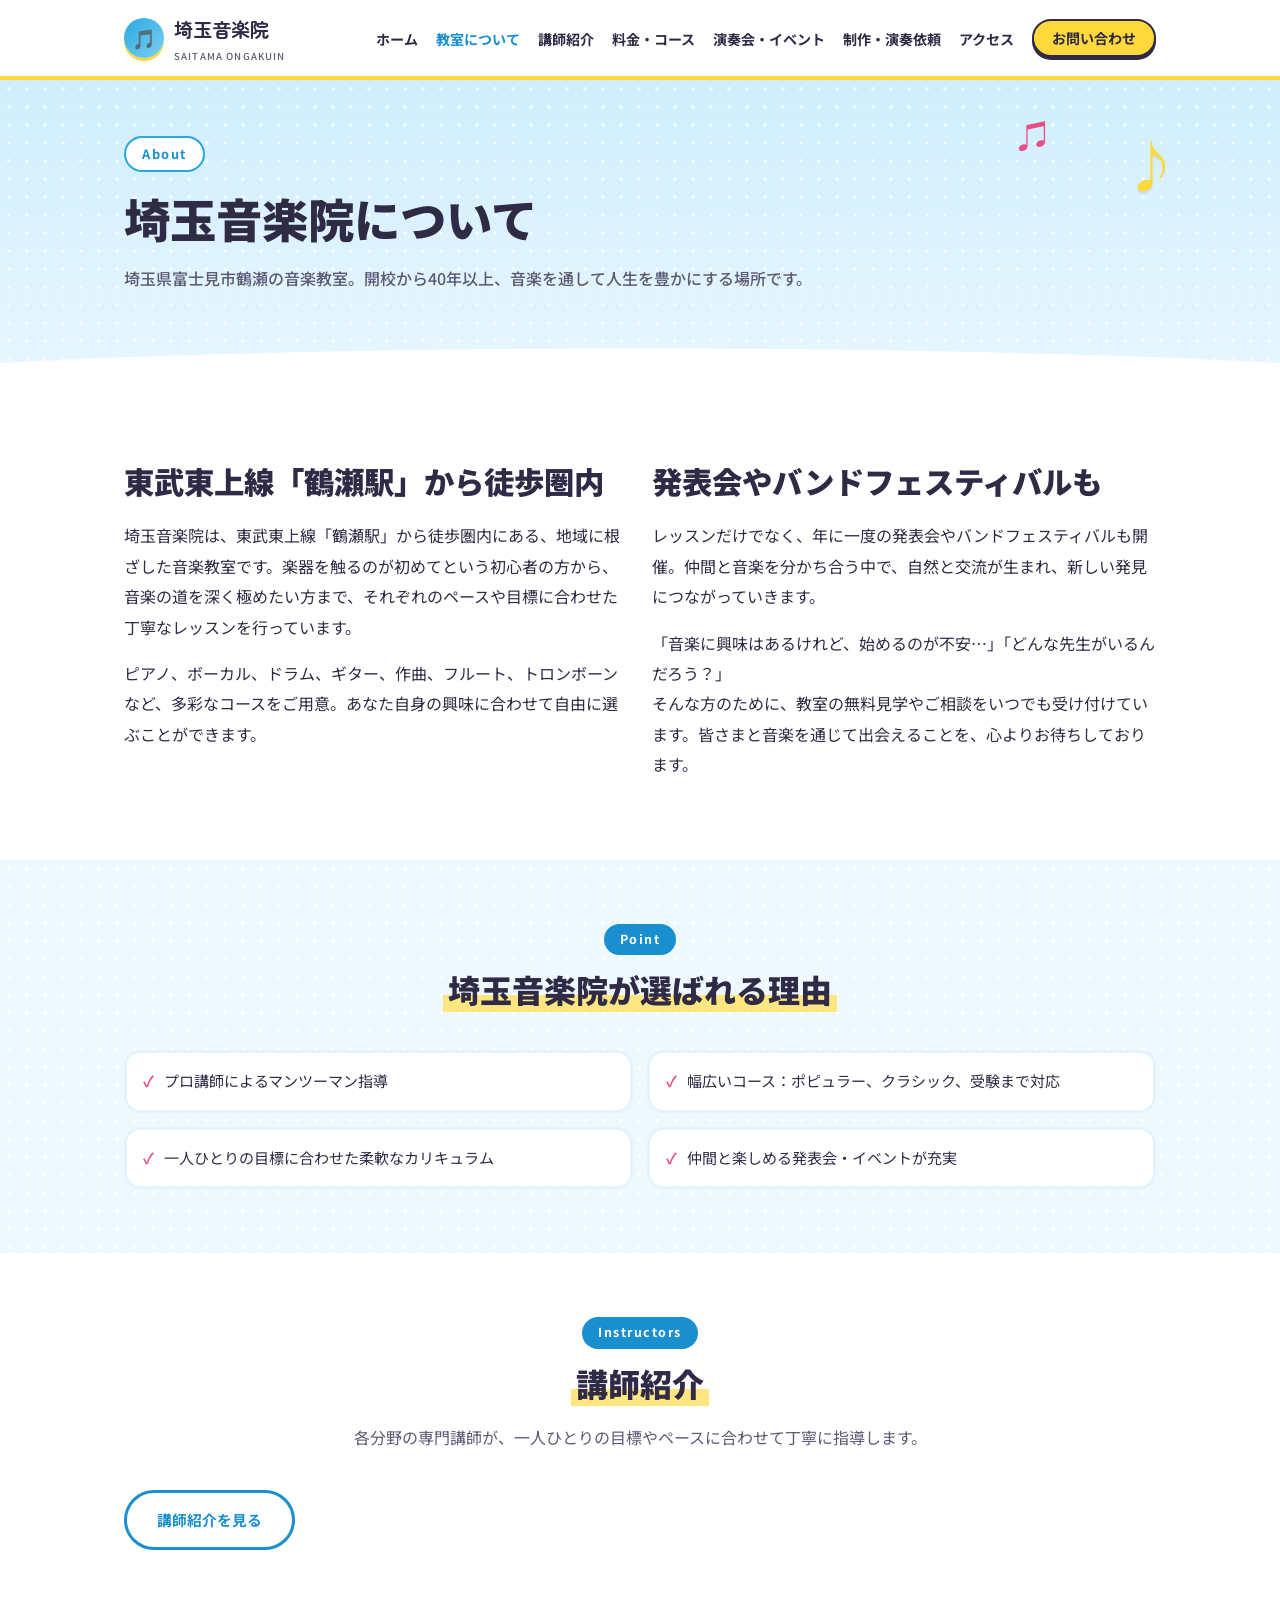
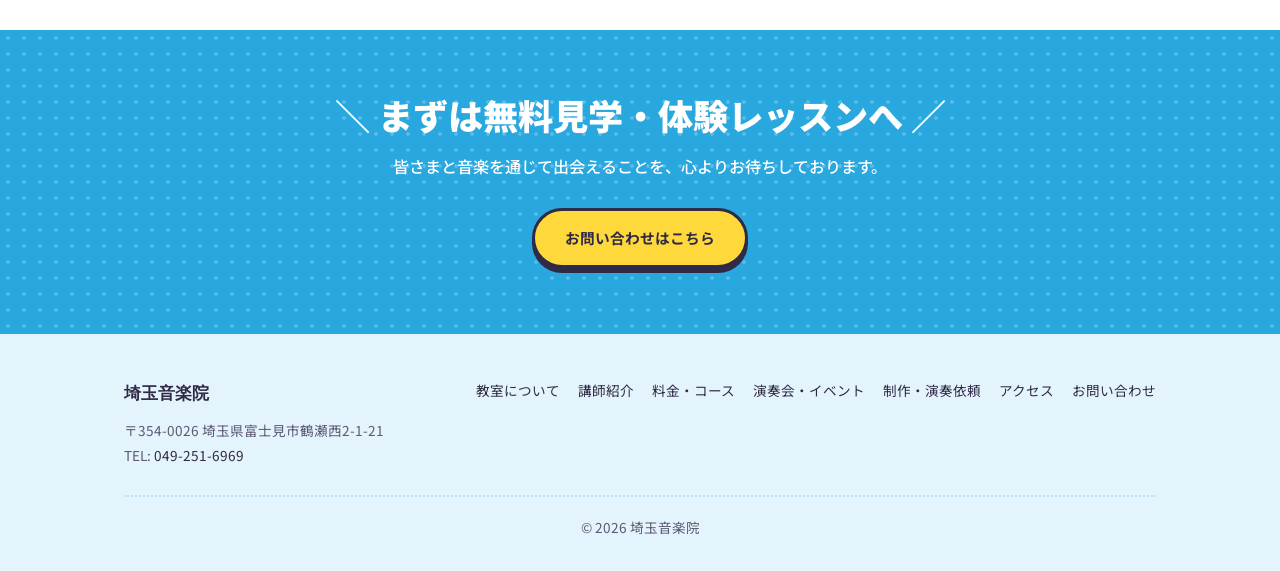
==== commit e7f8b0ae: "Remove sax and handpan wording; BAND FESTIVAL report page; photo/layout updates Co-Authored-By: Clau" ====
--- a/about.html
+++ b/about.html
@@ -57,7 +57,7 @@
       <div>
         <h2>東武東上線「鶴瀬駅」から徒歩圏内</h2>
         <p>埼玉音楽院は、東武東上線「鶴瀬駅」から徒歩圏内にある、地域に根ざした音楽教室です。楽器を触るのが初めてという初心者の方から、音楽の道を深く極めたい方まで、それぞれのペースや目標に合わせた丁寧なレッスンを行っています。</p>
-        <p>ピアノ、ボーカル、ドラム、ギター、作曲、フルート、トロンボーン、サックスなど、多彩なコースをご用意。あなた自身の興味に合わせて自由に選ぶことができます。</p>
+        <p>ピアノ、ボーカル、ドラム、ギター、作曲、フルート、トロンボーンなど、多彩なコースをご用意。あなた自身の興味に合わせて自由に選ぶことができます。</p>
       </div>
       <div>
         <h2>発表会やバンドフェスティバルも</h2>
--- a/bright.css
+++ b/bright.css
@@ -55,7 +55,7 @@
   padding: 56px 0 86px;
   border-bottom: 0;
   background:
-    url("data:image/svg+xml,%3Csvg xmlns='http://www.w3.org/2000/svg' viewBox='0 0 1440 60' preserveAspectRatio='none'%3E%3Cpath d='M0 30 C 240 70 480 0 720 26 C 960 52 1200 8 1440 30 L1440 60 L0 60 Z' fill='%23fff'/%3E%3C/svg%3E") bottom / 100% 50px no-repeat,
+    radial-gradient(70% 48px at 50% 100%, #fff 98%, transparent 100%) bottom / 100% 48px no-repeat,
     radial-gradient(rgba(255, 255, 255, 0.6) 2px, transparent 2px) 0 0 / 18px 18px,
     linear-gradient(180deg, #cfeefd 0%, #e9f7ff 100%);
 }
@@ -277,7 +277,7 @@
 .hp-bar.g{background:var(--g)}
 .hp-sub{text-align:center;color:var(--ink2);max-width:42em;margin:26px auto 40px;font-weight:500}
 /* reasons */
-.hp-reasons{display:grid;grid-template-columns:repeat(4,1fr);gap:20px}
+.hp-reasons{display:grid;grid-template-columns:repeat(3,1fr);gap:20px}
 .hp-reason{background:#fff;border-radius:22px;padding:30px 22px 24px;text-align:center;border:3px solid var(--b-p);position:relative}
 .hp-reason .num{position:absolute;top:-20px;left:50%;transform:translateX(-50%);width:44px;height:44px;border-radius:50%;background:var(--y);color:var(--ink);font-family:"Zen Maru Gothic",sans-serif;font-weight:900;font-size:1.3rem;display:flex;align-items:center;justify-content:center;border:3px solid #fff;box-shadow:0 3px 0 var(--y-d)}
 .hp-reason .ico{font-size:2.6rem;line-height:1;margin:8px 0 12px}
@@ -399,3 +399,15 @@
 .hp-h2line::before,.hp-h2line::after{flex-basis:40px}
 .hp-btn{width:100%}
 }
+
+/* ===== バンフェス開催報告（/bandfes20/） ===== */
+.bf-main { margin: 0 auto; max-width: 960px; border-radius: 22px; overflow: hidden; border: 4px solid #fff; box-shadow: 0 14px 34px rgba(26,143,208,.2); }
+.bf-main img { display: block; width: 100%; height: auto; }
+.bf-info { max-width: 760px; margin: 28px auto 0; display: grid; gap: 8px; }
+.bf-info div { background: var(--paper-soft); border: 3px solid var(--sky-pale); border-radius: 14px; padding: 10px 16px; font-size: .94rem; }
+.bf-info b { display: inline-block; min-width: 3.5em; margin-right: 10px; color: #fff; background: var(--accent); border-radius: 999px; padding: 1px 12px; font-size: .8rem; text-align: center; }
+.bf-gallery { display: grid; grid-template-columns: repeat(3, 1fr); gap: 14px; }
+.bf-fig { margin: 0; aspect-ratio: 3 / 2; overflow: hidden; border-radius: 16px; border: 3px solid #fff; box-shadow: 0 8px 0 rgba(26,143,208,.12); background: #fff; }
+.bf-fig img { display: block; width: 100%; height: 100%; object-fit: cover; }
+.bf-note { text-align: center; color: var(--ink-soft); font-size: .84rem; margin: 28px 0 0; }
+@media (max-width: 760px) { .bf-gallery { grid-template-columns: repeat(2, 1fr); gap: 10px; } }
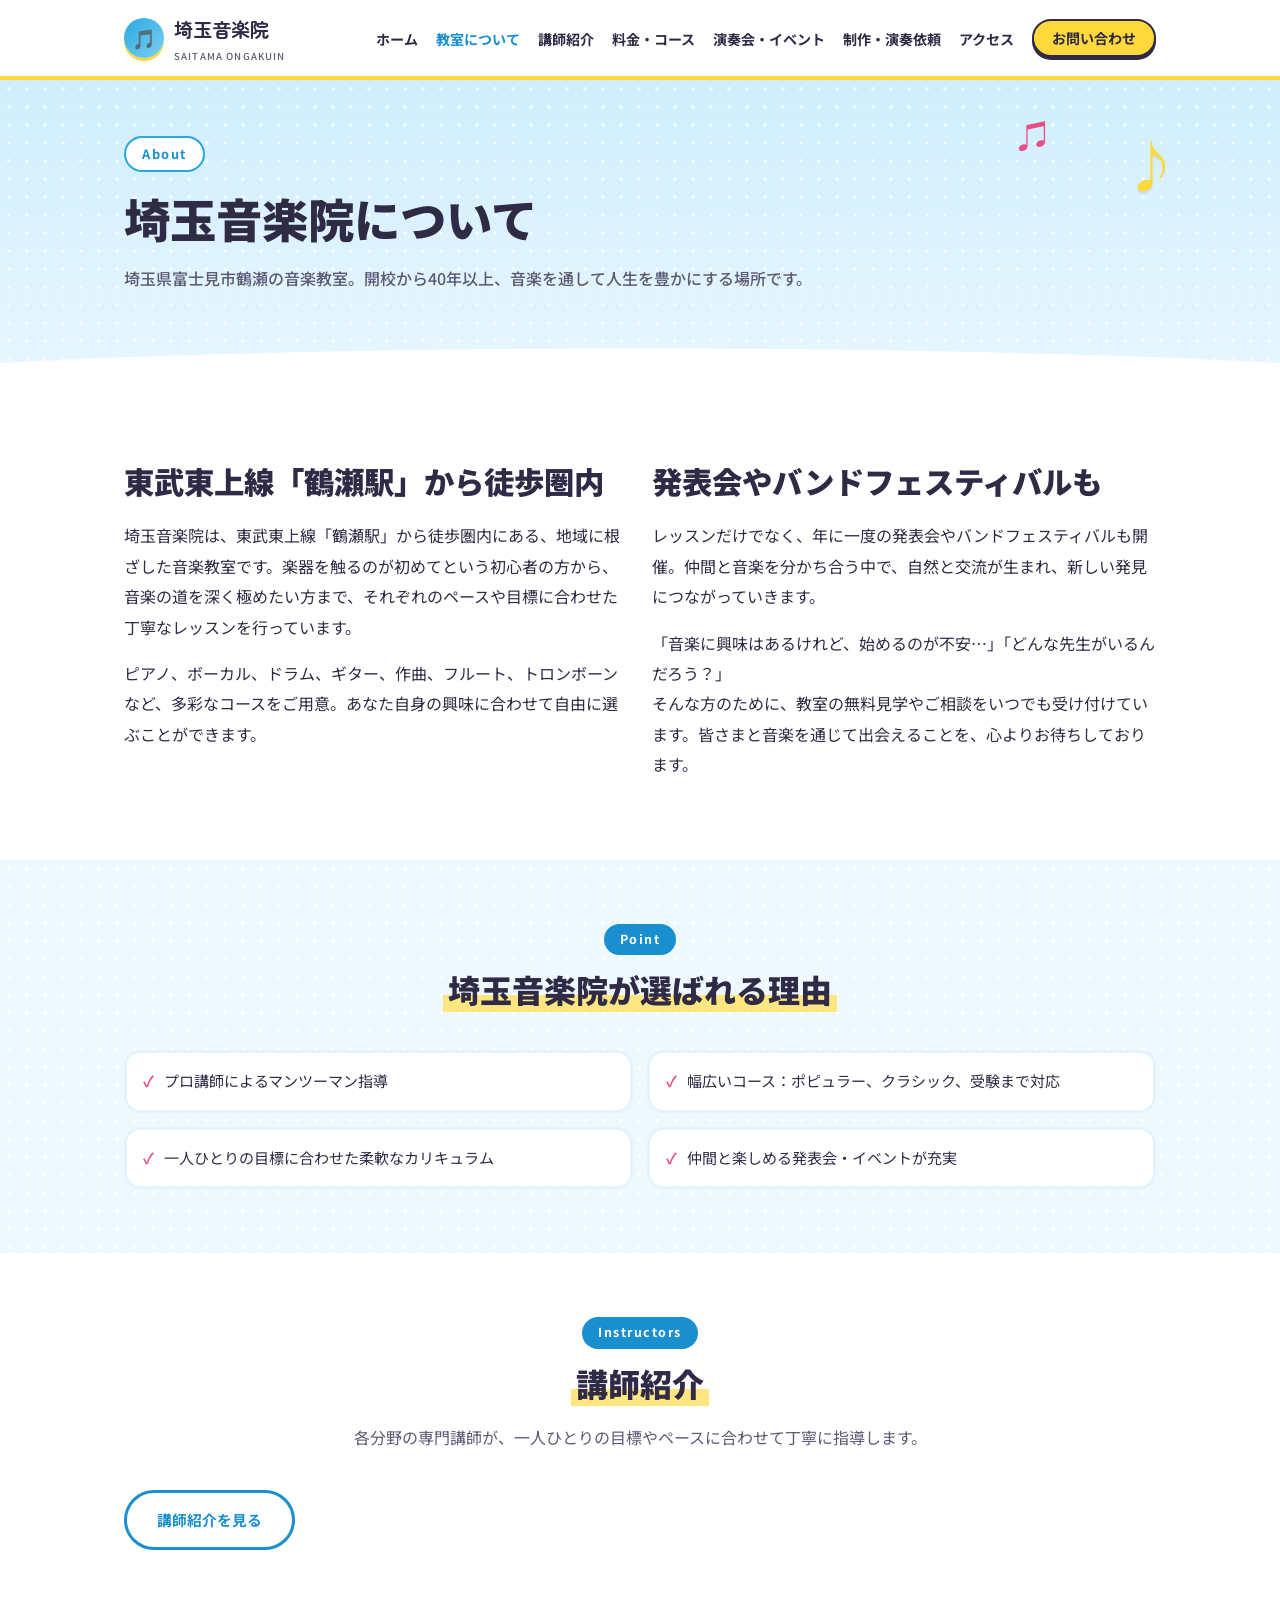
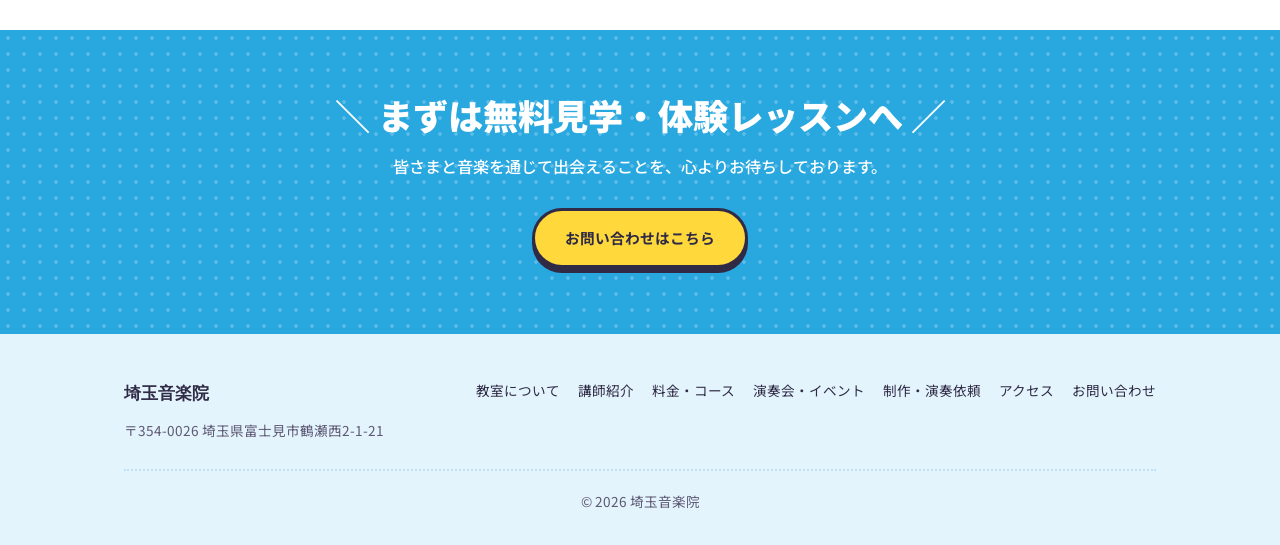
==== commit 454bb292: "Remove phone number; Nonaka profile; entrance photo in top access section Co-Authored-By: Claude Son" ====
--- a/about.html
+++ b/about.html
@@ -108,7 +108,6 @@
       <div>
         <div class="foot-brand">埼玉音楽院</div>
         <div>〒354-0026 埼玉県富士見市鶴瀬西2-1-21</div>
-        <div>TEL: <a href="tel:0492516969">049-251-6969</a></div>
       </div>
       <nav>
         <ul>
--- a/bright.css
+++ b/bright.css
@@ -411,3 +411,8 @@
 .bf-fig img { display: block; width: 100%; height: 100%; object-fit: cover; }
 .bf-note { text-align: center; color: var(--ink-soft); font-size: .84rem; margin: 28px 0 0; }
 @media (max-width: 760px) { .bf-gallery { grid-template-columns: repeat(2, 1fr); gap: 10px; } }
+
+/* トップページ・アクセス欄の入口写真 */
+.hp-entrance { margin: 30px auto 0; max-width: 760px; border-radius: 22px; overflow: hidden; border: 4px solid #fff; box-shadow: 0 14px 34px rgba(26,143,208,.2); aspect-ratio: 16 / 10; }
+.hp-entrance img { display: block; width: 100%; height: 100%; object-fit: cover; }
+.hp-entrance + .hp-access { margin-top: 28px !important; }
